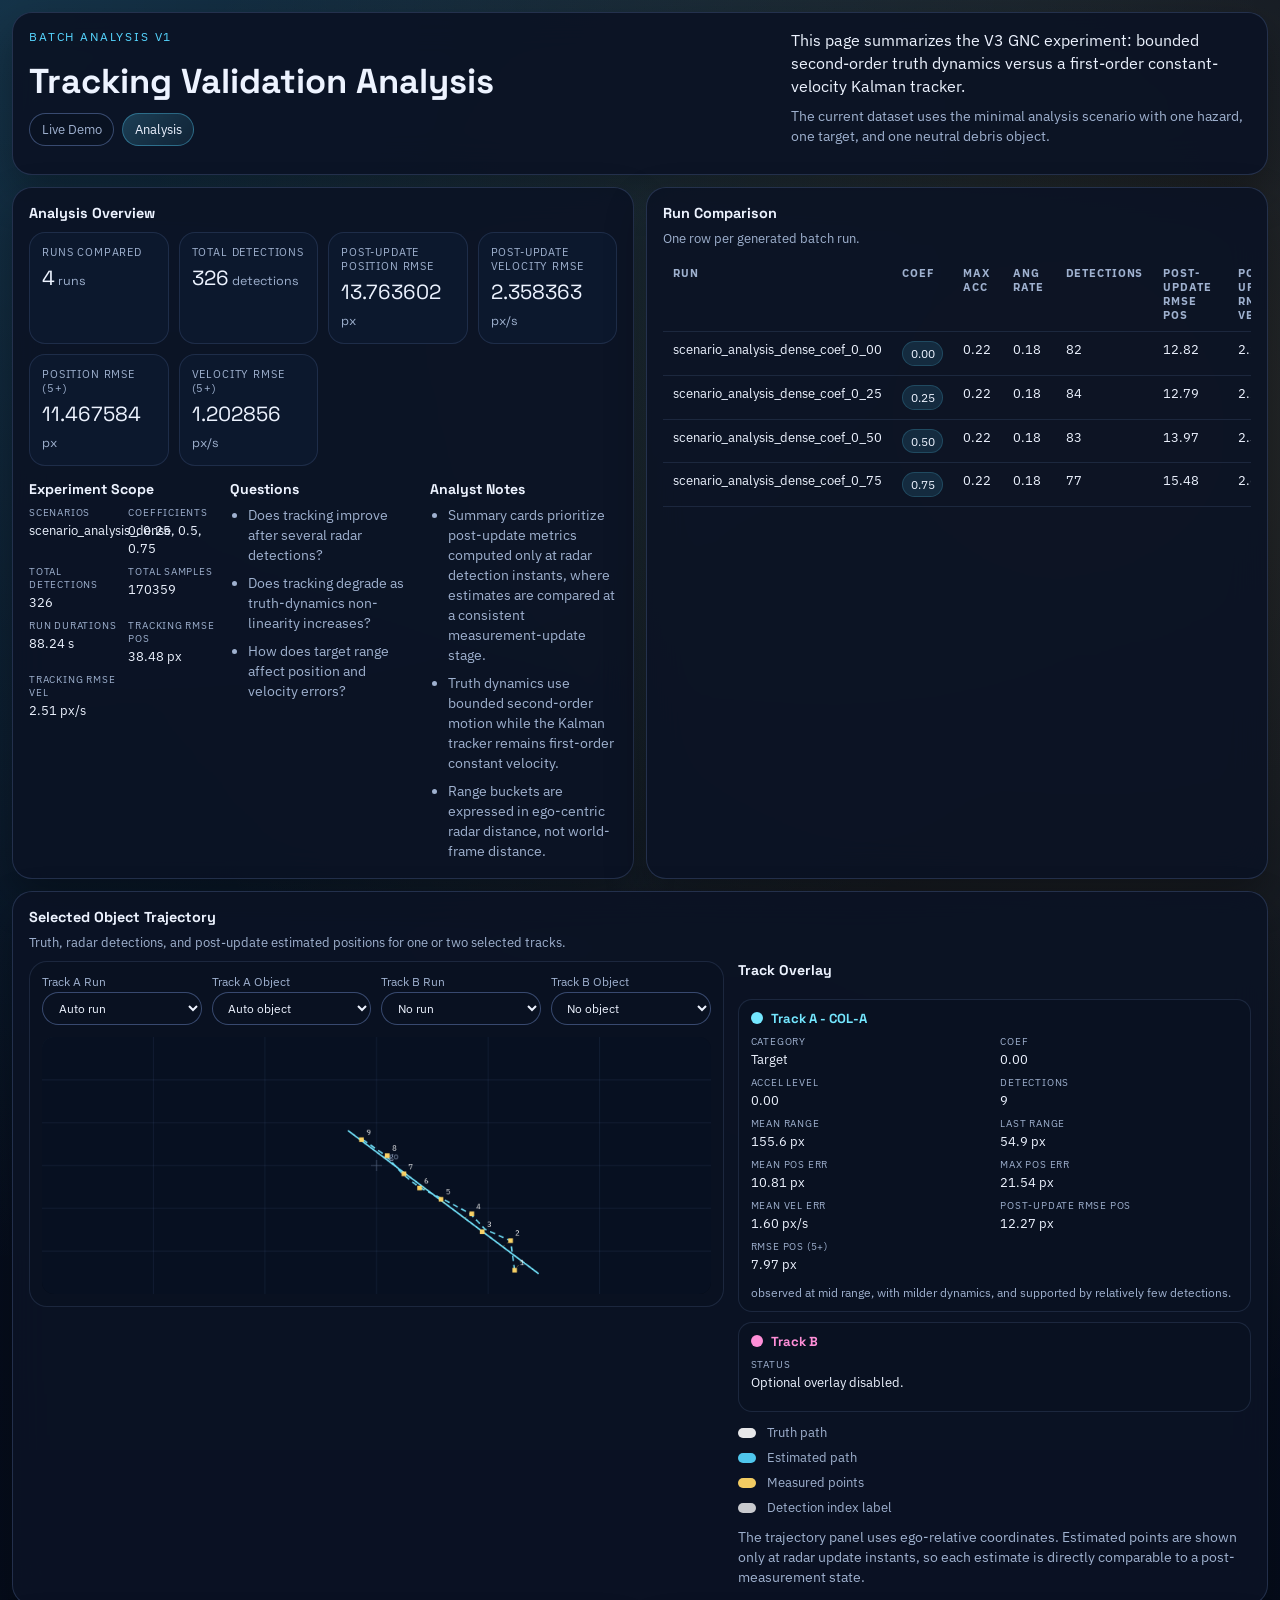
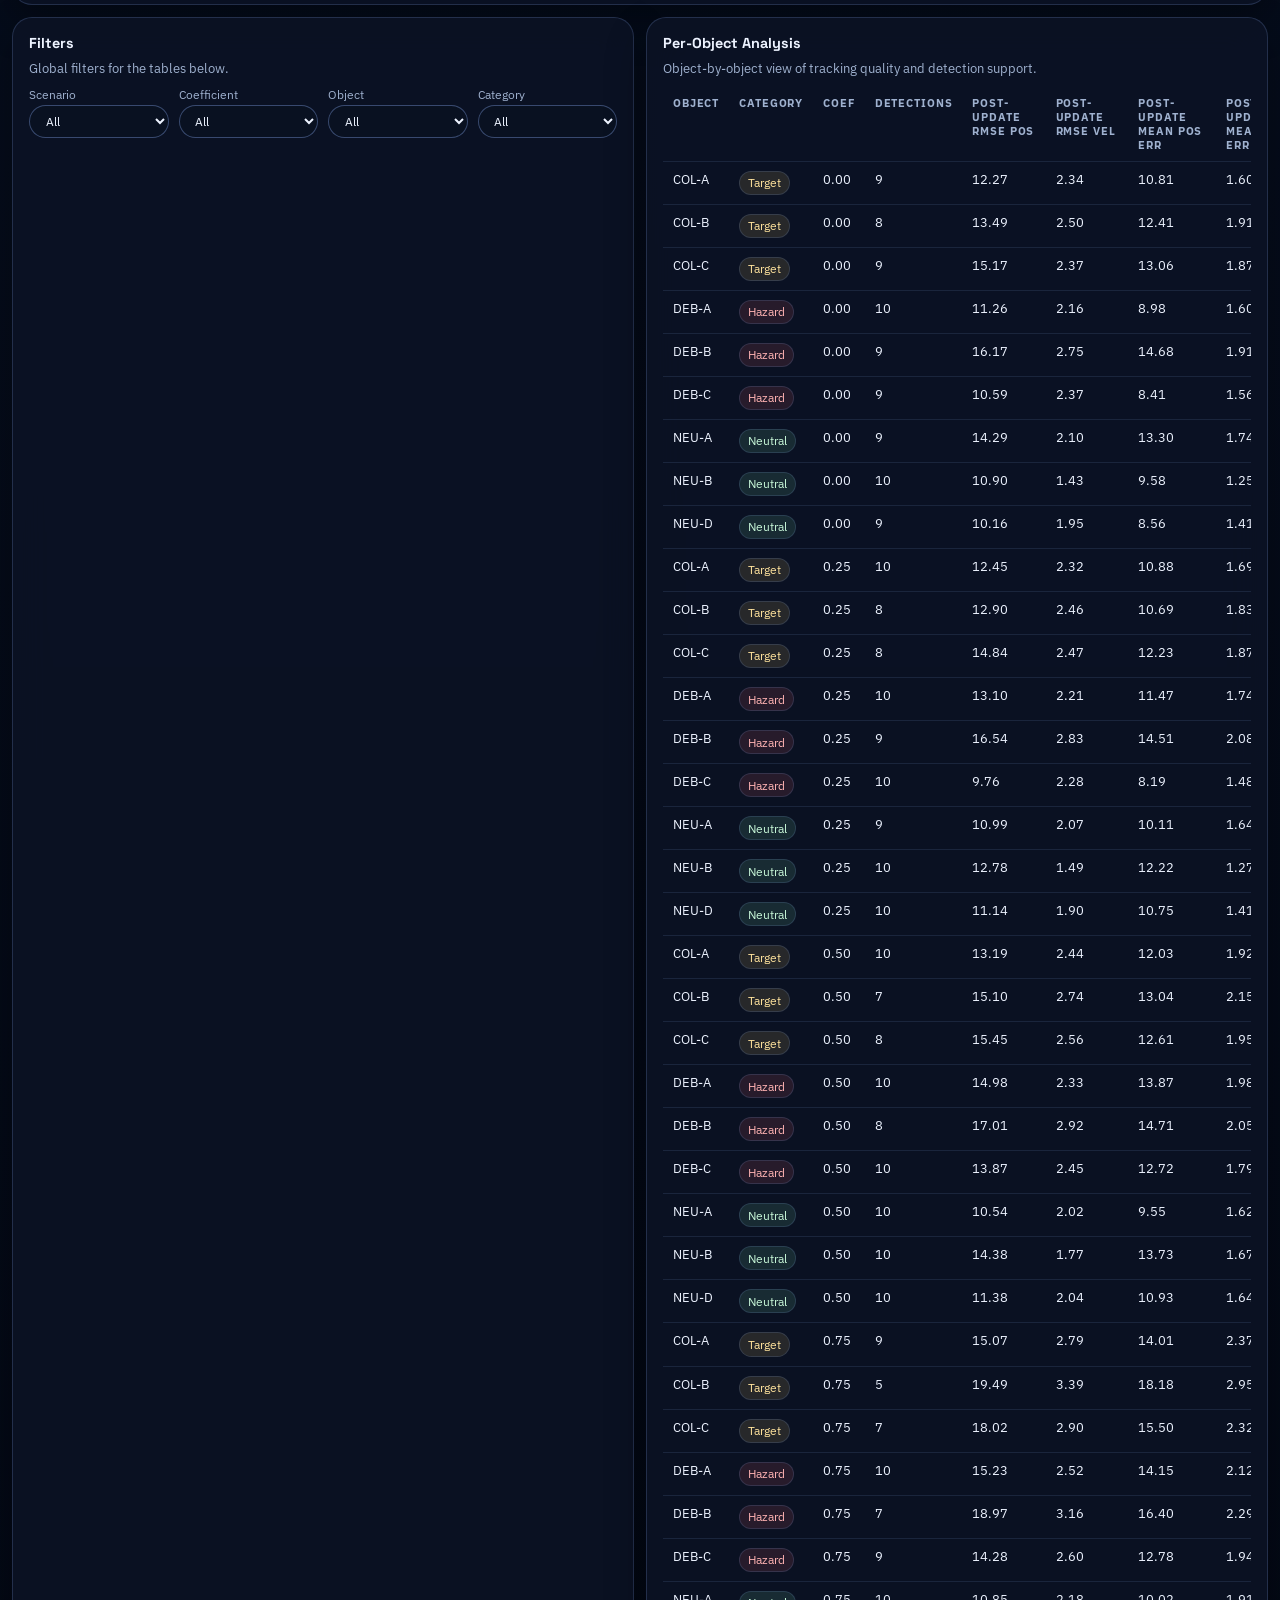
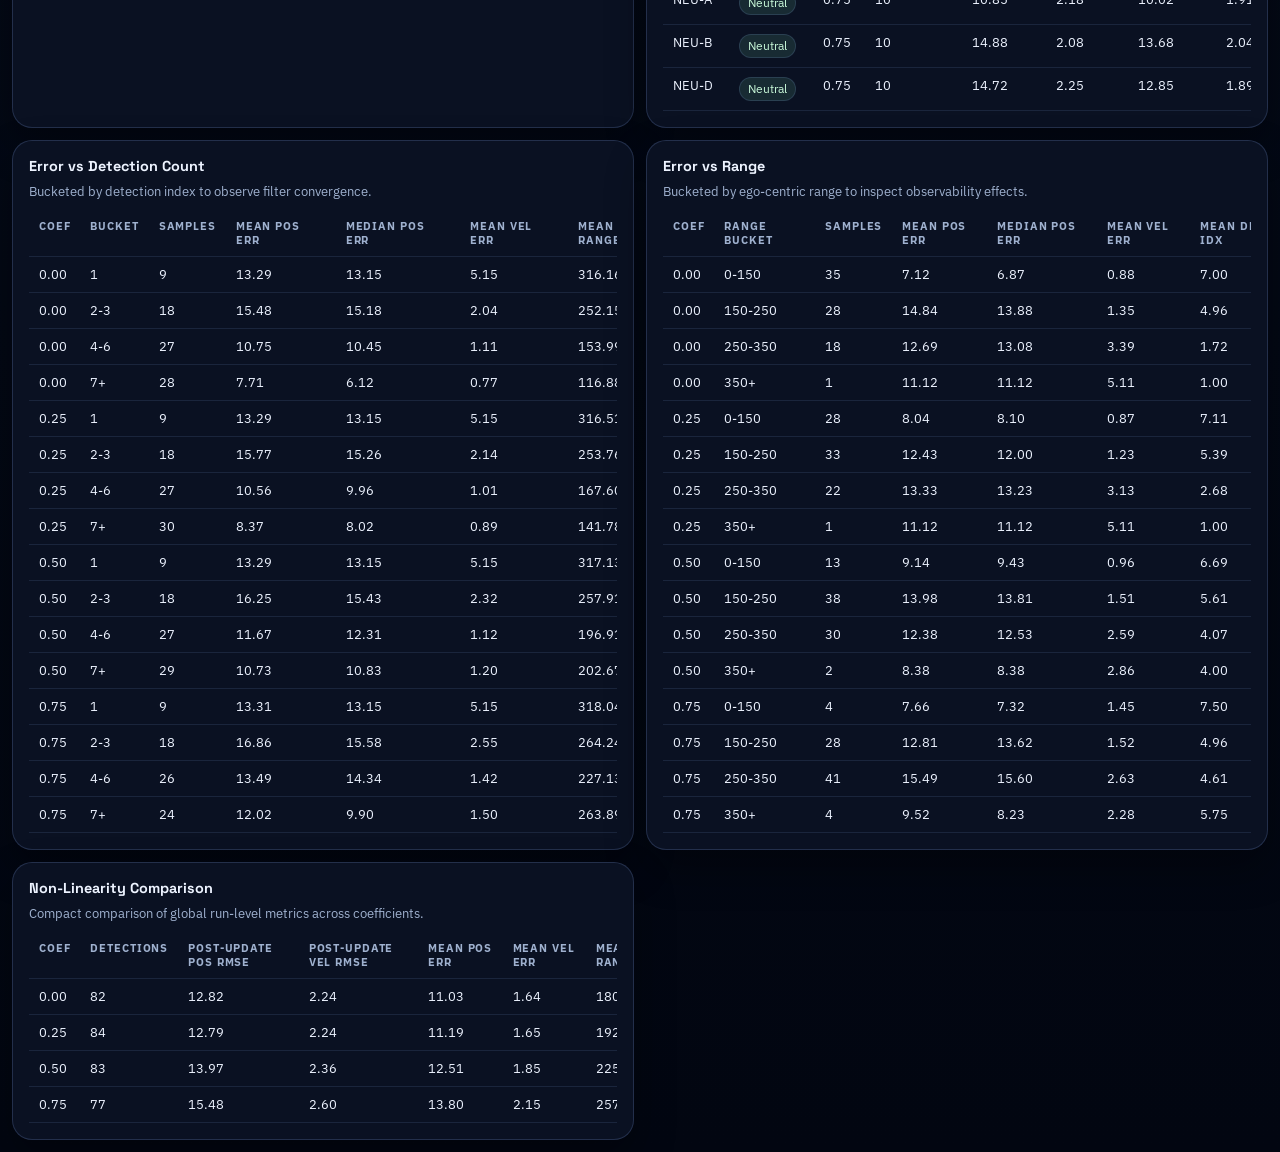
==== web/analysis.html @ 60f09a20 "feat: add analysis v1 web experience" ====
<!DOCTYPE html>
<html lang="en">
<head>
  <meta charset="UTF-8">
  <meta name="viewport" content="width=device-width, initial-scale=1.0">
  <title>Space Debris Simulator - Analysis V1</title>
  <link rel="preconnect" href="https://fonts.googleapis.com">
  <link rel="preconnect" href="https://fonts.gstatic.com" crossorigin>
  <link href="https://fonts.googleapis.com/css2?family=IBM+Plex+Sans:wght@400;500;600&family=Space+Grotesk:wght@500;700&display=swap" rel="stylesheet">
  <link rel="stylesheet" href="./styles.css">
</head>
<body>
  <div class="analysis-shell">
    <header class="analysis-header panel">
      <div class="topbar topbar-analysis">
        <div class="topbar-title">
          <p class="eyebrow">Batch Analysis V1</p>
          <h1>Tracking Validation Analysis</h1>
          <nav class="page-nav" aria-label="Application pages">
            <a class="page-nav-link" href="./index.html">Live Demo</a>
            <a class="page-nav-link page-nav-link-active" href="./analysis.html">Analysis</a>
          </nav>
        </div>
        <div class="analysis-intro">
          <p class="analysis-lead">
            This page summarizes the V3 GNC experiment: bounded second-order truth dynamics versus a first-order constant-velocity Kalman tracker.
          </p>
          <p class="analysis-subtle">
            The current dataset uses the minimal analysis scenario with one hazard, one target, and one neutral debris object.
          </p>
        </div>
      </div>
    </header>

    <main class="analysis-main">
      <section class="analysis-grid">
        <article class="panel analysis-panel">
          <h2>Analysis Overview</h2>
          <div id="summary-cards" class="summary-card-grid"></div>
          <div class="analysis-notes-layout">
            <div>
              <h3 class="panel-subtitle">Experiment Scope</h3>
              <dl id="experiment-summary" class="summary-list"></dl>
            </div>
            <div>
              <h3 class="panel-subtitle">Questions</h3>
              <ul id="analysis-questions" class="analysis-list"></ul>
            </div>
            <div>
              <h3 class="panel-subtitle">Analyst Notes</h3>
              <ul id="analysis-notes" class="analysis-list"></ul>
            </div>
          </div>
        </article>

        <article class="panel analysis-panel">
          <div class="section-head">
            <div>
              <h2>Run Comparison</h2>
              <p class="section-caption">One row per generated batch run.</p>
            </div>
          </div>
          <div class="table-shell">
            <table class="analysis-table">
              <thead>
                <tr>
                  <th>Run</th>
                  <th>Coef</th>
                  <th>Max Acc</th>
                  <th>Ang Rate</th>
                  <th>Detections</th>
                  <th>Post-update RMSE Pos</th>
                  <th>Post-update RMSE Vel</th>
                </tr>
              </thead>
              <tbody id="runs-table-body"></tbody>
            </table>
          </div>
        </article>

        <article class="panel analysis-panel analysis-panel-wide">
          <div class="section-head">
            <div>
              <h2>Selected Object Trajectory</h2>
              <p class="section-caption">Truth, radar detections, and post-update estimated positions for one or two selected tracks.</p>
            </div>
          </div>
          <div class="trajectory-layout">
            <div class="trajectory-canvas-shell">
              <div class="trajectory-controls">
                <div class="trajectory-control-group">
                  <label class="field">
                    <span>Track A Run</span>
                    <select id="trajectory-run-a"></select>
                  </label>
                  <label class="field">
                    <span>Track A Object</span>
                    <select id="trajectory-track-a"></select>
                  </label>
                </div>
                <div class="trajectory-control-group">
                  <label class="field">
                    <span>Track B Run</span>
                    <select id="trajectory-run-b"></select>
                  </label>
                  <label class="field">
                    <span>Track B Object</span>
                    <select id="trajectory-track-b"></select>
                  </label>
                </div>
              </div>
              <canvas id="trajectory-canvas" width="860" height="330"></canvas>
            </div>
            <div class="trajectory-meta">
              <h3 class="panel-subtitle">Track Overlay</h3>
              <div class="trajectory-track-cards">
                <section class="trajectory-track-card">
                  <div class="trajectory-card-head">
                    <span class="trajectory-swatch trajectory-swatch-a"></span>
                    <h4 id="trajectory-a-title" class="trajectory-card-title">Track A</h4>
                  </div>
                  <dl id="trajectory-a-stats" class="summary-list trajectory-summary-list"></dl>
                  <p id="trajectory-a-note" class="trajectory-track-note"></p>
                </section>
                <section class="trajectory-track-card">
                  <div class="trajectory-card-head">
                    <span class="trajectory-swatch trajectory-swatch-b"></span>
                    <h4 id="trajectory-b-title" class="trajectory-card-title">Track B</h4>
                  </div>
                  <dl id="trajectory-b-stats" class="summary-list trajectory-summary-list"></dl>
                  <p id="trajectory-b-note" class="trajectory-track-note"></p>
                </section>
              </div>
              <div class="trajectory-legend">
                <span><span class="trajectory-key trajectory-key-truth"></span> Truth path</span>
                <span><span class="trajectory-key trajectory-key-estimate"></span> Estimated path</span>
                <span><span class="trajectory-key trajectory-key-measure"></span> Measured points</span>
                <span><span class="trajectory-key trajectory-key-label"></span> Detection index label</span>
              </div>
              <p class="analysis-subtle">The trajectory panel uses ego-relative coordinates. Estimated points are shown only at radar update instants, so each estimate is directly comparable to a post-measurement state.</p>
            </div>
          </div>
        </article>

        <article class="panel analysis-panel">
          <div class="section-head">
            <div>
              <h2>Filters</h2>
              <p class="section-caption">Global filters for the tables below.</p>
            </div>
          </div>
          <div class="analysis-filter-grid">
            <label class="field">
              <span>Scenario</span>
              <select id="filter-scenario"></select>
            </label>
            <label class="field">
              <span>Coefficient</span>
              <select id="filter-coefficient"></select>
            </label>
            <label class="field">
              <span>Object</span>
              <select id="filter-object"></select>
            </label>
            <label class="field">
              <span>Category</span>
              <select id="filter-category"></select>
            </label>
          </div>
        </article>

        <article class="panel analysis-panel">
          <div class="section-head">
            <div>
              <h2>Per-Object Analysis</h2>
              <p class="section-caption">Object-by-object view of tracking quality and detection support.</p>
            </div>
          </div>
          <div class="table-shell">
            <table class="analysis-table">
              <thead>
                <tr>
                  <th>Object</th>
                  <th>Category</th>
                  <th>Coef</th>
                  <th>Detections</th>
                  <th>Post-update RMSE Pos</th>
                  <th>Post-update RMSE Vel</th>
                  <th>Post-update Mean Pos Err</th>
                  <th>Post-update Mean Vel Err</th>
                </tr>
              </thead>
              <tbody id="objects-table-body"></tbody>
            </table>
          </div>
        </article>

        <article class="panel analysis-panel">
          <div class="section-head">
            <div>
              <h2>Error vs Detection Count</h2>
              <p class="section-caption">Bucketed by detection index to observe filter convergence.</p>
            </div>
          </div>
          <div class="table-shell">
            <table class="analysis-table">
              <thead>
                <tr>
                  <th>Coef</th>
                  <th>Bucket</th>
                  <th>Samples</th>
                  <th>Mean Pos Err</th>
                  <th>Median Pos Err</th>
                  <th>Mean Vel Err</th>
                  <th>Mean Range</th>
                </tr>
              </thead>
              <tbody id="trend-detection-body"></tbody>
            </table>
          </div>
        </article>

        <article class="panel analysis-panel">
          <div class="section-head">
            <div>
              <h2>Error vs Range</h2>
              <p class="section-caption">Bucketed by ego-centric range to inspect observability effects.</p>
            </div>
          </div>
          <div class="table-shell">
            <table class="analysis-table">
              <thead>
                <tr>
                  <th>Coef</th>
                  <th>Range Bucket</th>
                  <th>Samples</th>
                  <th>Mean Pos Err</th>
                  <th>Median Pos Err</th>
                  <th>Mean Vel Err</th>
                  <th>Mean Detect Idx</th>
                </tr>
              </thead>
              <tbody id="trend-range-body"></tbody>
            </table>
          </div>
        </article>

        <article class="panel analysis-panel">
          <div class="section-head">
            <div>
              <h2>Non-Linearity Comparison</h2>
              <p class="section-caption">Compact comparison of global run-level metrics across coefficients.</p>
            </div>
          </div>
          <div class="table-shell">
            <table class="analysis-table">
              <thead>
                <tr>
                  <th>Coef</th>
                  <th>Detections</th>
                  <th>Post-update Pos RMSE</th>
                  <th>Post-update Vel RMSE</th>
                  <th>Mean Pos Err</th>
                  <th>Mean Vel Err</th>
                  <th>Mean Range</th>
                </tr>
              </thead>
              <tbody id="trend-coefficient-body"></tbody>
            </table>
          </div>
        </article>
      </section>
    </main>
  </div>

  <script type="module" src="./analysis.js"></script>
</body>
</html>
---- web/styles.css ----
:root {
  --bg-deep: #030916;
  --bg-surface: rgba(9, 17, 32, 0.86);
  --bg-panel: rgba(11, 19, 36, 0.92);
  --bg-card: rgba(14, 25, 47, 0.92);
  --line: rgba(122, 154, 219, 0.22);
  --line-strong: rgba(122, 154, 219, 0.42);
  --text-primary: #edf3ff;
  --text-muted: #9fb1cf;
  --accent: #56d6ff;
  --shadow: 0 18px 42px rgba(0, 0, 0, 0.32);
}

* {
  box-sizing: border-box;
}

html,
body {
  margin: 0;
  min-height: 100%;
}

body {
  font-family: "IBM Plex Sans", "Segoe UI", sans-serif;
  color: var(--text-primary);
  background:
    radial-gradient(circle at top left, rgba(86, 214, 255, 0.18), transparent 28%),
    radial-gradient(circle at 85% 10%, rgba(255, 214, 102, 0.14), transparent 24%),
    linear-gradient(180deg, #071021 0%, #020611 100%);
}

.app-shell {
  min-height: 100vh;
  display: grid;
  grid-template-columns: minmax(0, 1fr) 296px;
  gap: 12px;
  padding: 12px;
}

.viewport-panel,
.sidebar {
  min-width: 0;
}

.topbar {
  display: flex;
  justify-content: space-between;
  align-items: flex-start;
  gap: 12px;
  margin-bottom: 12px;
}

.topbar-title {
  display: grid;
  gap: 8px;
}

.page-nav {
  display: flex;
  flex-wrap: wrap;
  gap: 8px;
}

.page-nav-link {
  display: inline-flex;
  align-items: center;
  padding: 0.42rem 0.72rem;
  border-radius: 999px;
  border: 1px solid var(--line-strong);
  background: rgba(10, 18, 34, 0.72);
  color: var(--text-muted);
  text-decoration: none;
  font-size: 0.8rem;
  transition: transform 120ms ease, border-color 120ms ease, color 120ms ease;
}

.page-nav-link:hover {
  transform: translateY(-1px);
  color: var(--text-primary);
  border-color: rgba(146, 179, 245, 0.48);
}

.page-nav-link-active {
  color: var(--text-primary);
  border-color: rgba(86, 214, 255, 0.36);
  background: linear-gradient(135deg, rgba(86, 214, 255, 0.22), rgba(86, 214, 255, 0.08));
}

.eyebrow {
  margin: 0 0 6px;
  color: var(--accent);
  font-size: 0.72rem;
  letter-spacing: 0.16em;
  text-transform: uppercase;
}

h1,
h2 {
  font-family: "Space Grotesk", "IBM Plex Sans", sans-serif;
}

h1 {
  margin: 0;
  font-size: clamp(1.6rem, 2.7vw, 2.35rem);
}

h2 {
  margin: 0 0 8px;
  font-size: 0.9rem;
}

.toolbar {
  display: flex;
  align-items: center;
  flex-wrap: wrap;
  gap: 8px;
}

.field {
  display: grid;
  gap: 3px;
  color: var(--text-muted);
  font-size: 0.74rem;
}

select,
.button {
  border-radius: 999px;
  border: 1px solid var(--line-strong);
  background: rgba(10, 18, 34, 0.92);
  color: var(--text-primary);
  font: inherit;
}

select {
  min-width: 130px;
  padding: 0.46rem 0.72rem;
}

.button {
  padding: 0.5rem 0.8rem;
  cursor: pointer;
  transition: transform 120ms ease, border-color 120ms ease, background 120ms ease;
}

.button:hover {
  transform: translateY(-1px);
  border-color: rgba(146, 179, 245, 0.48);
}

.button:disabled {
  cursor: default;
  opacity: 0.55;
  transform: none;
}

.button-primary {
  background: linear-gradient(135deg, rgba(86, 214, 255, 0.22), rgba(86, 214, 255, 0.1));
  border-color: rgba(86, 214, 255, 0.36);
}

.canvas-card,
.panel {
  border: 1px solid var(--line);
  background: var(--bg-surface);
  backdrop-filter: blur(18px);
  box-shadow: var(--shadow);
}

.canvas-card {
  position: relative;
  min-height: calc(100vh - 78px);
  border-radius: 24px;
  overflow: hidden;
}

.viewport-grid {
  display: grid;
  grid-template-columns: minmax(0, 1.7fr) minmax(320px, 0.95fr);
  gap: 12px;
}

.radar-card {
  min-height: calc(100vh - 78px);
}

#sim-canvas {
  display: block;
  width: 100%;
  height: 100%;
}

#radar-canvas {
  display: block;
  width: 100%;
  height: 100%;
}

.canvas-overlay {
  position: absolute;
  inset: 0;
  pointer-events: none;
  display: flex;
  justify-content: space-between;
  align-items: flex-start;
  padding: 14px 16px;
}

.badge-row {
  display: flex;
  gap: 10px;
}

.badge {
  display: inline-flex;
  align-items: center;
  padding: 0.38rem 0.68rem;
  border-radius: 999px;
  background: rgba(8, 15, 29, 0.8);
  border: 1px solid rgba(86, 214, 255, 0.28);
  color: var(--text-primary);
  font-size: 0.76rem;
}

.badge-muted {
  border-color: var(--line);
  color: var(--text-muted);
}

.badge-radar {
  border-color: rgba(255, 214, 102, 0.32);
  background: rgba(255, 214, 102, 0.12);
}

.canvas-caption {
  margin: 0;
  align-self: flex-end;
  color: var(--text-muted);
  font-size: 0.76rem;
}

.mission-summary {
  position: absolute;
  inset: 0;
  display: grid;
  place-items: center;
  padding: 24px;
  background: rgba(2, 7, 17, 0.58);
  backdrop-filter: blur(8px);
}

.mission-summary[hidden] {
  display: none;
}

.mission-summary-card {
  width: min(100%, 440px);
  padding: 20px;
  border-radius: 24px;
  border: 1px solid rgba(122, 154, 219, 0.26);
  background:
    linear-gradient(180deg, rgba(13, 24, 46, 0.98) 0%, rgba(8, 16, 32, 0.96) 100%);
  box-shadow: 0 24px 60px rgba(0, 0, 0, 0.45);
}

.mission-summary-eyebrow {
  margin-bottom: 8px;
}

.mission-summary-card h2 {
  margin: 0 0 8px;
  font-size: 1.35rem;
}

.mission-summary-reason {
  margin: 0 0 16px;
  color: var(--text-muted);
  font-size: 0.9rem;
}

.mission-summary-grid {
  display: grid;
  grid-template-columns: repeat(2, minmax(0, 1fr));
  gap: 10px;
  margin: 0;
}

.mission-summary-grid dt {
  color: var(--text-muted);
  font-size: 0.62rem;
  text-transform: uppercase;
  letter-spacing: 0.08em;
  margin-bottom: 2px;
}

.mission-summary-grid dd {
  margin: 0;
  font-size: 1rem;
  font-weight: 600;
}

.mission-summary-actions {
  margin-top: 18px;
  display: flex;
  justify-content: flex-end;
}

.sidebar {
  display: flex;
  flex-direction: column;
  gap: 8px;
  max-height: calc(100vh - 24px);
  overflow-y: auto;
  padding-right: 2px;
}

.panel {
  border-radius: 20px;
  padding: 10px;
  background: var(--bg-panel);
}

.analysis-shell {
  min-height: 100vh;
  padding: 12px;
  display: grid;
  gap: 12px;
}

.analysis-header,
.analysis-panel {
  padding: 16px;
}

.analysis-main {
  min-width: 0;
}

.analysis-grid {
  display: grid;
  grid-template-columns: repeat(2, minmax(0, 1fr));
  gap: 12px;
}

.analysis-panel-wide {
  grid-column: 1 / -1;
}

.topbar-analysis {
  align-items: stretch;
}

.analysis-intro {
  max-width: 460px;
  display: grid;
  gap: 8px;
}

.analysis-lead,
.analysis-subtle {
  margin: 0;
}

.analysis-lead {
  color: var(--text-primary);
  line-height: 1.45;
}

.analysis-subtle {
  color: var(--text-muted);
  font-size: 0.86rem;
  line-height: 1.45;
}

.summary-card-grid {
  display: grid;
  grid-template-columns: repeat(4, minmax(0, 1fr));
  gap: 10px;
  margin-top: 10px;
}

.summary-card {
  padding: 12px;
  border-radius: 16px;
  background: var(--bg-card);
  border: 1px solid rgba(122, 154, 219, 0.16);
}

.summary-card-label {
  margin: 0 0 6px;
  color: var(--text-muted);
  font-size: 0.66rem;
  text-transform: uppercase;
  letter-spacing: 0.08em;
}

.summary-card-value {
  margin: 0;
  font-family: "Space Grotesk", "IBM Plex Sans", sans-serif;
  font-size: 1.28rem;
}

.summary-card-unit {
  color: var(--text-muted);
  font-size: 0.78rem;
}

.analysis-notes-layout {
  display: grid;
  grid-template-columns: repeat(3, minmax(0, 1fr));
  gap: 14px;
  margin-top: 14px;
}

.panel-subtitle {
  margin: 0 0 8px;
  font-family: "Space Grotesk", "IBM Plex Sans", sans-serif;
  font-size: 0.88rem;
}

.summary-list {
  display: grid;
  grid-template-columns: repeat(2, minmax(0, 1fr));
  gap: 8px 12px;
  margin: 0;
}

.summary-list dt {
  color: var(--text-muted);
  font-size: 0.62rem;
  text-transform: uppercase;
  letter-spacing: 0.08em;
  margin-bottom: 2px;
}

.summary-list dd {
  margin: 0;
  font-size: 0.84rem;
}

.analysis-list {
  margin: 0;
  padding-left: 18px;
  color: var(--text-muted);
  display: grid;
  gap: 8px;
  font-size: 0.86rem;
  line-height: 1.45;
}

.analysis-filter-grid {
  display: grid;
  grid-template-columns: repeat(4, minmax(0, 1fr));
  gap: 10px;
  margin-top: 6px;
}

.section-head {
  display: flex;
  justify-content: space-between;
  align-items: flex-end;
  gap: 12px;
  margin-bottom: 10px;
}

.section-caption {
  margin: 4px 0 0;
  color: var(--text-muted);
  font-size: 0.8rem;
}

.table-shell {
  overflow-x: auto;
}

.trajectory-layout {
  display: grid;
  grid-template-columns: minmax(0, 1.15fr) minmax(280px, 0.85fr);
  gap: 14px;
  align-items: start;
}

.trajectory-canvas-shell {
  padding: 12px;
  border-radius: 18px;
  background: rgba(10, 18, 34, 0.72);
  border: 1px solid rgba(122, 154, 219, 0.16);
}

#trajectory-canvas {
  display: block;
  width: 100%;
  height: auto;
  border-radius: 12px;
  background:
    radial-gradient(circle at top left, rgba(86, 214, 255, 0.08), transparent 24%),
    linear-gradient(180deg, rgba(8, 15, 29, 0.96), rgba(4, 10, 20, 0.98));
}

.trajectory-meta {
  display: grid;
  gap: 12px;
}

.trajectory-controls {
  display: grid;
  grid-template-columns: repeat(2, minmax(0, 1fr));
  gap: 10px;
  margin-bottom: 12px;
}

.trajectory-control-group {
  display: grid;
  grid-template-columns: repeat(2, minmax(0, 1fr));
  gap: 10px;
}

.trajectory-track-cards {
  display: grid;
  gap: 10px;
}

.trajectory-track-card {
  padding: 10px 12px;
  border-radius: 14px;
  background: rgba(10, 18, 34, 0.72);
  border: 1px solid rgba(122, 154, 219, 0.16);
}

.trajectory-card-head {
  display: flex;
  align-items: center;
  gap: 8px;
  margin-bottom: 8px;
}

.trajectory-card-title {
  margin: 0;
  font-family: "Space Grotesk", "IBM Plex Sans", sans-serif;
  font-size: 0.82rem;
}

.trajectory-track-note {
  margin: 10px 0 0;
  color: var(--text-muted);
  font-size: 0.78rem;
  line-height: 1.45;
}

.trajectory-summary-list {
  grid-template-columns: repeat(2, minmax(0, 1fr));
}

.trajectory-swatch {
  width: 12px;
  height: 12px;
  border-radius: 999px;
  flex: 0 0 auto;
}

.trajectory-swatch-a {
  background: #74e7ff;
}

.trajectory-swatch-b {
  background: #ff8fd8;
}

.trajectory-legend {
  display: grid;
  gap: 8px;
  color: var(--text-muted);
  font-size: 0.82rem;
}

.trajectory-key {
  display: inline-block;
  width: 18px;
  height: 10px;
  margin-right: 8px;
  border-radius: 999px;
  vertical-align: middle;
}

.trajectory-key-truth {
  background: rgba(255, 255, 255, 0.9);
}

.trajectory-key-estimate {
  background: rgba(86, 214, 255, 0.92);
}

.trajectory-key-measure {
  background: rgba(255, 214, 102, 0.95);
}

.trajectory-key-label {
  background: rgba(255, 255, 255, 0.78);
}

.analysis-table {
  width: 100%;
  border-collapse: collapse;
  min-width: 640px;
}

.analysis-table th,
.analysis-table td {
  padding: 9px 10px;
  border-bottom: 1px solid rgba(122, 154, 219, 0.14);
  text-align: left;
  font-size: 0.82rem;
  vertical-align: top;
}

.analysis-table th {
  color: var(--text-muted);
  font-size: 0.68rem;
  letter-spacing: 0.08em;
  text-transform: uppercase;
}

.analysis-table tbody tr:hover {
  background: rgba(122, 154, 219, 0.08);
}

.metric-pill {
  display: inline-flex;
  align-items: center;
  padding: 0.24rem 0.48rem;
  border-radius: 999px;
  font-size: 0.72rem;
  background: rgba(86, 214, 255, 0.12);
  border: 1px solid rgba(86, 214, 255, 0.18);
}

.category-chip {
  display: inline-flex;
  align-items: center;
  padding: 0.22rem 0.5rem;
  border-radius: 999px;
  border: 1px solid rgba(122, 154, 219, 0.18);
  font-size: 0.72rem;
}

.category-chip-hazard {
  color: #ffb3b3;
  background: rgba(255, 107, 107, 0.12);
}

.category-chip-target {
  color: #ffe39d;
  background: rgba(255, 214, 102, 0.12);
}

.category-chip-neutral {
  color: #c7f7d8;
  background: rgba(134, 239, 172, 0.12);
}

.accordion {
  padding-top: 8px;
}

.accordion summary {
  list-style: none;
  cursor: pointer;
  font-family: "Space Grotesk", "IBM Plex Sans", sans-serif;
  font-size: 0.9rem;
  font-weight: 700;
  display: flex;
  align-items: center;
  justify-content: space-between;
}

.accordion summary::-webkit-details-marker {
  display: none;
}

.accordion summary::after {
  content: "+";
  color: var(--accent);
  font-size: 1rem;
  line-height: 1;
}

.accordion[open] summary::after {
  content: "-";
}

.accordion > *:not(summary) {
  margin-top: 10px;
}

.accordion[open] .legend-list,
.accordion[open] .entity-list,
.accordion[open] .control-list {
  display: grid;
}

.stats-grid {
  display: grid;
  grid-template-columns: repeat(2, minmax(0, 1fr));
  gap: 6px 8px;
  margin: 0;
}

.stats-grid dt {
  color: var(--text-muted);
  font-size: 0.58rem;
  text-transform: uppercase;
  letter-spacing: 0.08em;
  margin-bottom: 2px;
}

.stats-grid dd {
  margin: 0;
  font-size: 0.76rem;
}

.legend-list,
.entity-list {
  display: grid;
  gap: 6px;
}

.legend-item,
.entity-item {
  display: flex;
  align-items: center;
  justify-content: space-between;
  gap: 10px;
  padding: 7px 9px;
  border-radius: 10px;
  background: var(--bg-card);
  border: 1px solid rgba(122, 154, 219, 0.16);
}

.legend-label,
.entity-label {
  display: flex;
  align-items: center;
  gap: 8px;
  min-width: 0;
  font-size: 0.84rem;
}

.swatch {
  width: 10px;
  height: 10px;
  border-radius: 999px;
  flex: 0 0 auto;
}

.entity-meta {
  color: var(--text-muted);
  font-size: 0.7rem;
  white-space: nowrap;
}

.control-list {
  list-style: none;
  margin: 0;
  padding: 0;
  display: grid;
  gap: 4px;
  color: var(--text-muted);
  font-size: 0.8rem;
}

kbd {
  display: inline-flex;
  align-items: center;
  justify-content: center;
  min-width: 1.7rem;
  padding: 0.1rem 0.3rem;
  border-radius: 8px;
  border: 1px solid var(--line-strong);
  background: rgba(5, 11, 21, 0.82);
  color: var(--text-primary);
  font-family: "Space Grotesk", monospace;
}

@media (max-width: 1100px) {
  .app-shell {
    grid-template-columns: 1fr;
  }

  .viewport-grid {
    grid-template-columns: 1fr;
  }

  .canvas-card {
    min-height: 62vh;
  }

  .radar-card {
    min-height: 44vh;
  }

  .sidebar {
    max-height: none;
    overflow: visible;
    padding-right: 0;
  }

  .analysis-grid {
    grid-template-columns: 1fr;
  }

  .summary-card-grid {
    grid-template-columns: repeat(2, minmax(0, 1fr));
  }

  .analysis-notes-layout {
    grid-template-columns: 1fr;
  }

  .analysis-filter-grid {
    grid-template-columns: repeat(2, minmax(0, 1fr));
  }

  .trajectory-layout {
    grid-template-columns: 1fr;
  }

  .trajectory-controls {
    grid-template-columns: 1fr;
  }

  .trajectory-control-group {
    grid-template-columns: 1fr;
  }
}

@media (max-width: 720px) {
  .app-shell {
    padding: 12px;
    gap: 12px;
  }

  .topbar {
    flex-direction: column;
  }

  .toolbar {
    width: 100%;
  }

  select,
  .button {
    width: 100%;
  }

  .stats-grid {
    grid-template-columns: 1fr;
  }

  .summary-card-grid,
  .analysis-filter-grid,
  .summary-list {
    grid-template-columns: 1fr;
  }
}
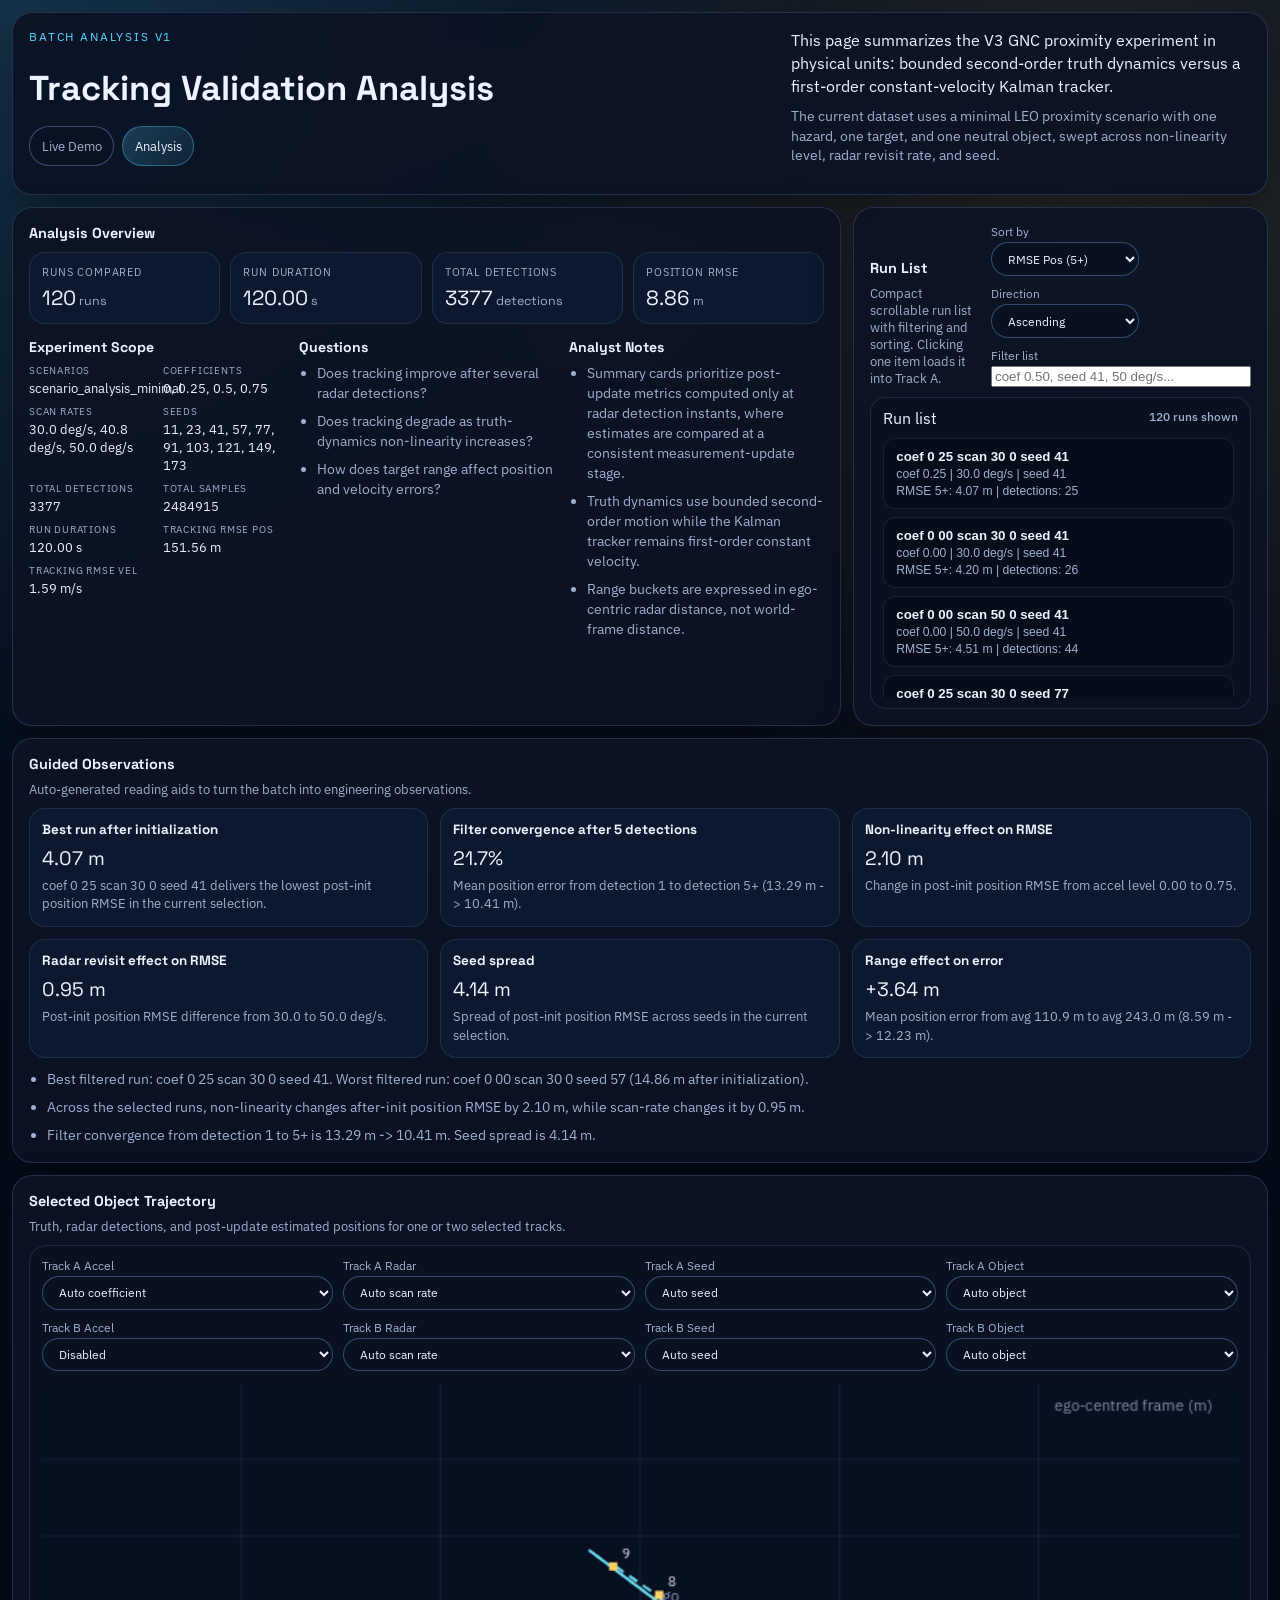
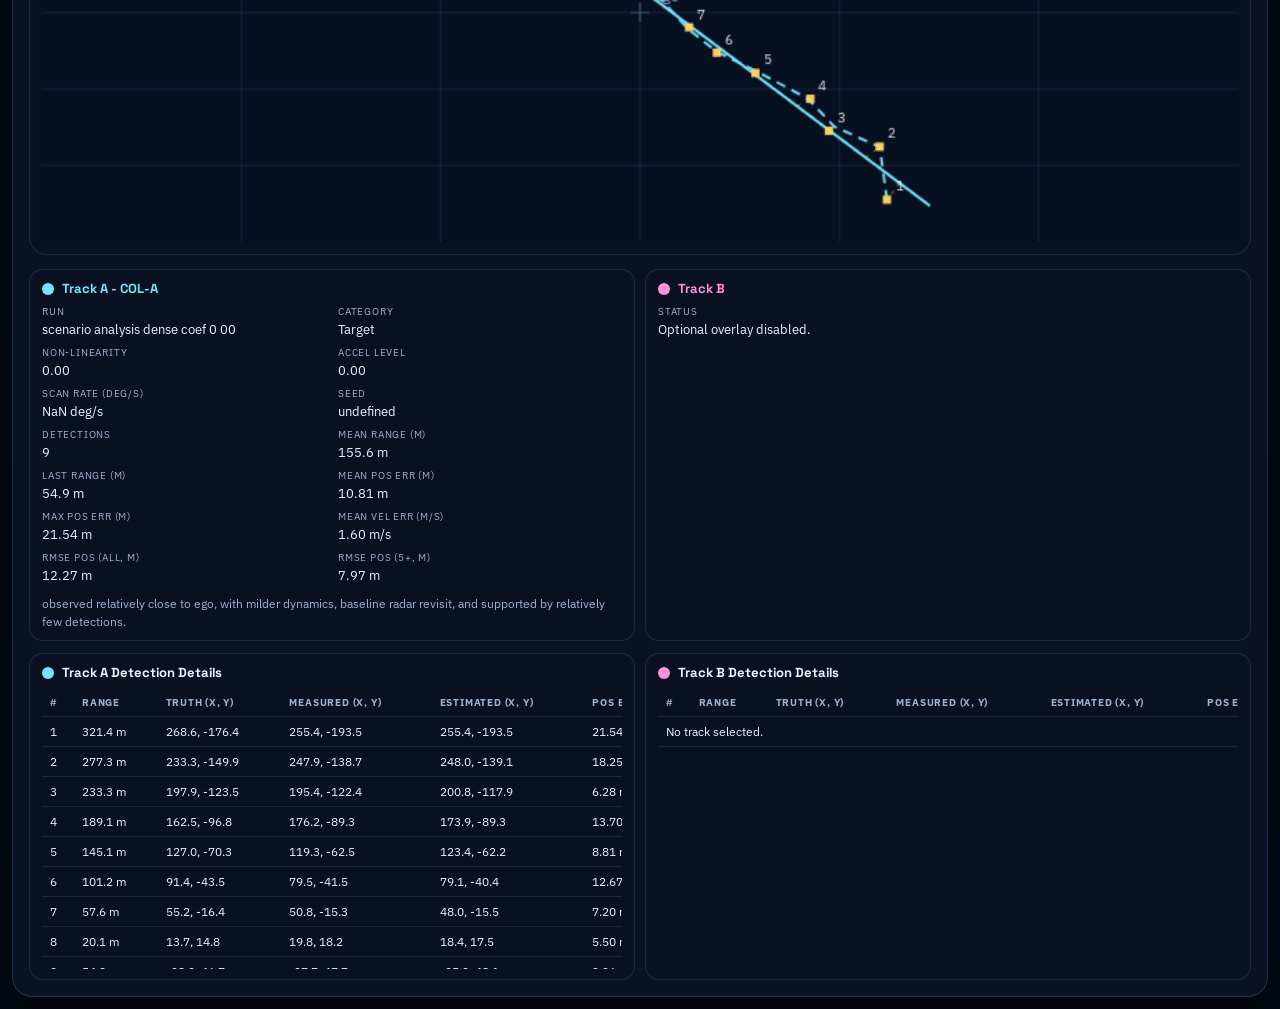
==== commit db54b2be: "feat: refine physical analysis workflow" ====
--- a/web/analysis.html
+++ b/web/analysis.html
@@ -7,7 +7,7 @@
   <link rel="preconnect" href="https://fonts.googleapis.com">
   <link rel="preconnect" href="https://fonts.gstatic.com" crossorigin>
   <link href="https://fonts.googleapis.com/css2?family=IBM+Plex+Sans:wght@400;500;600&family=Space+Grotesk:wght@500;700&display=swap" rel="stylesheet">
-  <link rel="stylesheet" href="./styles.css">
+  <link rel="stylesheet" href="./styles.css?v=2026-04-22-analysis-ui">
 </head>
 <body>
   <div class="analysis-shell">
@@ -23,10 +23,10 @@
         </div>
         <div class="analysis-intro">
           <p class="analysis-lead">
-            This page summarizes the V3 GNC experiment: bounded second-order truth dynamics versus a first-order constant-velocity Kalman tracker.
+            This page summarizes the V3 GNC proximity experiment in physical units: bounded second-order truth dynamics versus a first-order constant-velocity Kalman tracker.
           </p>
           <p class="analysis-subtle">
-            The current dataset uses the minimal analysis scenario with one hazard, one target, and one neutral debris object.
+            The current dataset uses a minimal LEO proximity scenario with one hazard, one target, and one neutral object, swept across non-linearity level, radar revisit rate, and seed.
           </p>
         </div>
       </div>
@@ -34,7 +34,7 @@
 
     <main class="analysis-main">
       <section class="analysis-grid">
-        <article class="panel analysis-panel">
+        <article class="panel analysis-panel analysis-panel-overview">
           <h2>Analysis Overview</h2>
           <div id="summary-cards" class="summary-card-grid"></div>
           <div class="analysis-notes-layout">
@@ -53,70 +53,104 @@
           </div>
         </article>
 
-        <article class="panel analysis-panel">
+        <article class="panel analysis-panel analysis-panel-run-list">
           <div class="section-head">
             <div>
-              <h2>Run Comparison</h2>
-              <p class="section-caption">One row per generated batch run.</p>
-            </div>
-          </div>
-          <div class="table-shell">
-            <table class="analysis-table">
-              <thead>
-                <tr>
-                  <th>Run</th>
-                  <th>Coef</th>
-                  <th>Max Acc</th>
-                  <th>Ang Rate</th>
-                  <th>Detections</th>
-                  <th>Post-update RMSE Pos</th>
-                  <th>Post-update RMSE Vel</th>
-                </tr>
-              </thead>
-              <tbody id="runs-table-body"></tbody>
-            </table>
+              <h2>Run List</h2>
+              <p class="section-caption">Compact scrollable run list with filtering and sorting. Clicking one item loads it into Track A.</p>
+            </div>
+            <div class="run-table-toolbar">
+              <label class="field field-compact">
+                <span>Sort by</span>
+                <select id="runs-sort-key"></select>
+              </label>
+              <label class="field field-compact">
+                <span>Direction</span>
+                <select id="runs-sort-dir">
+                  <option value="asc">Ascending</option>
+                  <option value="desc">Descending</option>
+                </select>
+              </label>
+              <label class="field field-compact run-filter-field">
+                <span>Filter list</span>
+                <input id="runs-text-filter" type="text" placeholder="coef 0.50, seed 41, 50 deg/s...">
+              </label>
+            </div>
+          </div>
+          <div class="run-list-shell">
+            <div class="run-list-head">
+              <span>Run list</span>
+              <span id="run-comparison-summary" class="accordion-meta">0 runs shown</span>
+            </div>
+            <div id="runs-list" class="run-list"></div>
           </div>
         </article>
 
         <article class="panel analysis-panel analysis-panel-wide">
           <div class="section-head">
             <div>
+              <h2>Guided Observations</h2>
+              <p class="section-caption">Auto-generated reading aids to turn the batch into engineering observations.</p>
+            </div>
+          </div>
+          <div id="guided-observation-grid" class="guided-observation-grid"></div>
+          <ul id="guided-observation-notes" class="analysis-list guided-observation-notes"></ul>
+        </article>
+
+        <article class="panel analysis-panel analysis-panel-wide">
+          <div class="section-head">
+            <div>
               <h2>Selected Object Trajectory</h2>
               <p class="section-caption">Truth, radar detections, and post-update estimated positions for one or two selected tracks.</p>
             </div>
           </div>
           <div class="trajectory-layout">
             <div class="trajectory-canvas-shell">
-              <div class="trajectory-controls">
-                <div class="trajectory-control-group">
-                  <label class="field">
-                    <span>Track A Run</span>
-                    <select id="trajectory-run-a"></select>
-                  </label>
-                  <label class="field">
-                    <span>Track A Object</span>
-                    <select id="trajectory-track-a"></select>
-                  </label>
-                </div>
-                <div class="trajectory-control-group">
-                  <label class="field">
-                    <span>Track B Run</span>
-                    <select id="trajectory-run-b"></select>
-                  </label>
-                  <label class="field">
-                    <span>Track B Object</span>
+                <div class="trajectory-controls">
+                  <div class="trajectory-control-group">
+                    <label class="field">
+                      <span>Track A Accel</span>
+                      <select id="trajectory-coeff-a"></select>
+                    </label>
+                    <label class="field">
+                      <span>Track A Radar</span>
+                      <select id="trajectory-scan-a"></select>
+                    </label>
+                    <label class="field">
+                      <span>Track A Seed</span>
+                      <select id="trajectory-seed-a"></select>
+                    </label>
+                    <label class="field">
+                      <span>Track A Object</span>
+                      <select id="trajectory-track-a"></select>
+                    </label>
+                  </div>
+                  <div class="trajectory-control-group">
+                    <label class="field">
+                      <span>Track B Accel</span>
+                      <select id="trajectory-coeff-b"></select>
+                    </label>
+                    <label class="field">
+                      <span>Track B Radar</span>
+                      <select id="trajectory-scan-b"></select>
+                    </label>
+                    <label class="field">
+                      <span>Track B Seed</span>
+                      <select id="trajectory-seed-b"></select>
+                    </label>
+                    <label class="field">
+                      <span>Track B Object</span>
                     <select id="trajectory-track-b"></select>
                   </label>
                 </div>
               </div>
               <canvas id="trajectory-canvas" width="860" height="330"></canvas>
-            </div>
-            <div class="trajectory-meta">
-              <h3 class="panel-subtitle">Track Overlay</h3>
-              <div class="trajectory-track-cards">
-                <section class="trajectory-track-card">
-                  <div class="trajectory-card-head">
-                    <span class="trajectory-swatch trajectory-swatch-a"></span>
+              </div>
+              <div class="trajectory-meta">
+                <div class="trajectory-track-cards">
+                  <section class="trajectory-track-card">
+                    <div class="trajectory-card-head">
+                      <span class="trajectory-swatch trajectory-swatch-a"></span>
                     <h4 id="trajectory-a-title" class="trajectory-card-title">Track A</h4>
                   </div>
                   <dl id="trajectory-a-stats" class="summary-list trajectory-summary-list"></dl>
@@ -128,151 +162,63 @@
                     <h4 id="trajectory-b-title" class="trajectory-card-title">Track B</h4>
                   </div>
                   <dl id="trajectory-b-stats" class="summary-list trajectory-summary-list"></dl>
-                  <p id="trajectory-b-note" class="trajectory-track-note"></p>
-                </section>
+                    <p id="trajectory-b-note" class="trajectory-track-note"></p>
+                  </section>
+                </div>
+                <div class="trajectory-detection-cards">
+                  <section class="trajectory-track-card">
+                    <div class="trajectory-card-head">
+                      <span class="trajectory-swatch trajectory-swatch-a"></span>
+                      <h4 class="trajectory-card-title">Track A Detection Details</h4>
+                    </div>
+                    <div class="table-shell trajectory-detail-shell">
+                      <table class="analysis-table analysis-table-compact">
+                        <thead>
+                          <tr>
+                            <th>#</th>
+                            <th>Range</th>
+                            <th>Truth (x, y)</th>
+                            <th>Measured (x, y)</th>
+                            <th>Estimated (x, y)</th>
+                            <th>Pos Err</th>
+                            <th>Vel Err</th>
+                          </tr>
+                        </thead>
+                        <tbody id="trajectory-a-detections"></tbody>
+                      </table>
+                    </div>
+                  </section>
+                  <section class="trajectory-track-card">
+                    <div class="trajectory-card-head">
+                      <span class="trajectory-swatch trajectory-swatch-b"></span>
+                      <h4 class="trajectory-card-title">Track B Detection Details</h4>
+                    </div>
+                    <div class="table-shell trajectory-detail-shell">
+                      <table class="analysis-table analysis-table-compact">
+                        <thead>
+                          <tr>
+                            <th>#</th>
+                            <th>Range</th>
+                            <th>Truth (x, y)</th>
+                            <th>Measured (x, y)</th>
+                            <th>Estimated (x, y)</th>
+                            <th>Pos Err</th>
+                            <th>Vel Err</th>
+                          </tr>
+                        </thead>
+                        <tbody id="trajectory-b-detections"></tbody>
+                      </table>
+                    </div>
+                  </section>
+                </div>
               </div>
-              <div class="trajectory-legend">
-                <span><span class="trajectory-key trajectory-key-truth"></span> Truth path</span>
-                <span><span class="trajectory-key trajectory-key-estimate"></span> Estimated path</span>
-                <span><span class="trajectory-key trajectory-key-measure"></span> Measured points</span>
-                <span><span class="trajectory-key trajectory-key-label"></span> Detection index label</span>
-              </div>
-              <p class="analysis-subtle">The trajectory panel uses ego-relative coordinates. Estimated points are shown only at radar update instants, so each estimate is directly comparable to a post-measurement state.</p>
-            </div>
-          </div>
-        </article>
-
-        <article class="panel analysis-panel">
-          <div class="section-head">
-            <div>
-              <h2>Filters</h2>
-              <p class="section-caption">Global filters for the tables below.</p>
-            </div>
-          </div>
-          <div class="analysis-filter-grid">
-            <label class="field">
-              <span>Scenario</span>
-              <select id="filter-scenario"></select>
-            </label>
-            <label class="field">
-              <span>Coefficient</span>
-              <select id="filter-coefficient"></select>
-            </label>
-            <label class="field">
-              <span>Object</span>
-              <select id="filter-object"></select>
-            </label>
-            <label class="field">
-              <span>Category</span>
-              <select id="filter-category"></select>
-            </label>
-          </div>
-        </article>
-
-        <article class="panel analysis-panel">
-          <div class="section-head">
-            <div>
-              <h2>Per-Object Analysis</h2>
-              <p class="section-caption">Object-by-object view of tracking quality and detection support.</p>
-            </div>
-          </div>
-          <div class="table-shell">
-            <table class="analysis-table">
-              <thead>
-                <tr>
-                  <th>Object</th>
-                  <th>Category</th>
-                  <th>Coef</th>
-                  <th>Detections</th>
-                  <th>Post-update RMSE Pos</th>
-                  <th>Post-update RMSE Vel</th>
-                  <th>Post-update Mean Pos Err</th>
-                  <th>Post-update Mean Vel Err</th>
-                </tr>
-              </thead>
-              <tbody id="objects-table-body"></tbody>
-            </table>
-          </div>
-        </article>
-
-        <article class="panel analysis-panel">
-          <div class="section-head">
-            <div>
-              <h2>Error vs Detection Count</h2>
-              <p class="section-caption">Bucketed by detection index to observe filter convergence.</p>
-            </div>
-          </div>
-          <div class="table-shell">
-            <table class="analysis-table">
-              <thead>
-                <tr>
-                  <th>Coef</th>
-                  <th>Bucket</th>
-                  <th>Samples</th>
-                  <th>Mean Pos Err</th>
-                  <th>Median Pos Err</th>
-                  <th>Mean Vel Err</th>
-                  <th>Mean Range</th>
-                </tr>
-              </thead>
-              <tbody id="trend-detection-body"></tbody>
-            </table>
-          </div>
-        </article>
-
-        <article class="panel analysis-panel">
-          <div class="section-head">
-            <div>
-              <h2>Error vs Range</h2>
-              <p class="section-caption">Bucketed by ego-centric range to inspect observability effects.</p>
-            </div>
-          </div>
-          <div class="table-shell">
-            <table class="analysis-table">
-              <thead>
-                <tr>
-                  <th>Coef</th>
-                  <th>Range Bucket</th>
-                  <th>Samples</th>
-                  <th>Mean Pos Err</th>
-                  <th>Median Pos Err</th>
-                  <th>Mean Vel Err</th>
-                  <th>Mean Detect Idx</th>
-                </tr>
-              </thead>
-              <tbody id="trend-range-body"></tbody>
-            </table>
-          </div>
-        </article>
-
-        <article class="panel analysis-panel">
-          <div class="section-head">
-            <div>
-              <h2>Non-Linearity Comparison</h2>
-              <p class="section-caption">Compact comparison of global run-level metrics across coefficients.</p>
-            </div>
-          </div>
-          <div class="table-shell">
-            <table class="analysis-table">
-              <thead>
-                <tr>
-                  <th>Coef</th>
-                  <th>Detections</th>
-                  <th>Post-update Pos RMSE</th>
-                  <th>Post-update Vel RMSE</th>
-                  <th>Mean Pos Err</th>
-                  <th>Mean Vel Err</th>
-                  <th>Mean Range</th>
-                </tr>
-              </thead>
-              <tbody id="trend-coefficient-body"></tbody>
-            </table>
-          </div>
-        </article>
+            </div>
+          </article>
       </section>
     </main>
   </div>
 
-  <script type="module" src="./analysis.js"></script>
+  <script type="module" src="./analysis.js?v=2026-04-22-analysis-ui"></script>
 </body>
 </html>
+
--- a/web/styles.css
+++ b/web/styles.css
@@ -339,12 +339,20 @@
 
 .analysis-grid {
   display: grid;
-  grid-template-columns: repeat(2, minmax(0, 1fr));
+  grid-template-columns: minmax(0, 2fr) minmax(320px, 1fr);
   gap: 12px;
 }
 
 .analysis-panel-wide {
   grid-column: 1 / -1;
+}
+
+.analysis-panel-overview {
+  grid-column: 1;
+}
+
+.analysis-panel-run-list {
+  grid-column: 2;
 }
 
 .topbar-analysis {
@@ -451,9 +459,46 @@
 
 .analysis-filter-grid {
   display: grid;
-  grid-template-columns: repeat(4, minmax(0, 1fr));
+  grid-template-columns: repeat(3, minmax(0, 1fr));
   gap: 10px;
   margin-top: 6px;
+}
+
+.guided-observation-grid {
+  display: grid;
+  grid-template-columns: repeat(3, minmax(0, 1fr));
+  gap: 12px;
+  margin-top: 8px;
+}
+
+.guided-observation-card {
+  padding: 12px;
+  border-radius: 16px;
+  background: var(--bg-card);
+  border: 1px solid rgba(122, 154, 219, 0.16);
+}
+
+.guided-observation-card h3 {
+  margin: 0 0 8px;
+  font-family: "Space Grotesk", "IBM Plex Sans", sans-serif;
+  font-size: 0.84rem;
+}
+
+.guided-observation-value {
+  margin: 0 0 6px;
+  font-family: "Space Grotesk", "IBM Plex Sans", sans-serif;
+  font-size: 1.22rem;
+}
+
+.guided-observation-body {
+  margin: 0;
+  color: var(--text-muted);
+  font-size: 0.8rem;
+  line-height: 1.45;
+}
+
+.guided-observation-notes {
+  margin-top: 12px;
 }
 
 .section-head {
@@ -464,6 +509,22 @@
   margin-bottom: 10px;
 }
 
+.run-table-toolbar {
+  display: flex;
+  flex-wrap: wrap;
+  align-items: flex-end;
+  gap: 10px;
+}
+
+.field-compact {
+  min-width: 148px;
+}
+
+.run-filter-field {
+  min-width: 260px;
+  flex: 1 1 260px;
+}
+
 .section-caption {
   margin: 4px 0 0;
   color: var(--text-muted);
@@ -476,7 +537,7 @@
 
 .trajectory-layout {
   display: grid;
-  grid-template-columns: minmax(0, 1.15fr) minmax(280px, 0.85fr);
+  grid-template-columns: 1fr;
   gap: 14px;
   align-items: start;
 }
@@ -505,19 +566,26 @@
 
 .trajectory-controls {
   display: grid;
+  grid-template-columns: 1fr;
+  gap: 10px;
+  margin-bottom: 12px;
+}
+
+.trajectory-control-group {
+  display: grid;
+  grid-template-columns: repeat(4, minmax(0, 1fr));
+  gap: 10px;
+}
+
+.trajectory-track-cards {
+  display: grid;
   grid-template-columns: repeat(2, minmax(0, 1fr));
   gap: 10px;
-  margin-bottom: 12px;
-}
-
-.trajectory-control-group {
+}
+
+.trajectory-detection-cards {
   display: grid;
   grid-template-columns: repeat(2, minmax(0, 1fr));
-  gap: 10px;
-}
-
-.trajectory-track-cards {
-  display: grid;
   gap: 10px;
 }
 
@@ -623,6 +691,76 @@
 
 .analysis-table tbody tr:hover {
   background: rgba(122, 154, 219, 0.08);
+}
+
+.analysis-table-compact {
+  min-width: 720px;
+}
+
+.analysis-table-compact th,
+.analysis-table-compact td {
+  padding: 7px 8px;
+  font-size: 0.74rem;
+}
+
+.analysis-table-compact th {
+  font-size: 0.62rem;
+}
+
+.trajectory-detail-shell {
+  max-height: 280px;
+  overflow: auto;
+}
+
+.run-list-shell {
+  margin-top: 8px;
+  padding: 10px 12px;
+  border-radius: 16px;
+  background: rgba(10, 18, 34, 0.72);
+  border: 1px solid rgba(122, 154, 219, 0.16);
+}
+
+.run-list-head {
+  display: flex;
+  justify-content: space-between;
+  gap: 12px;
+  margin-bottom: 10px;
+}
+
+.run-list {
+  display: grid;
+  gap: 8px;
+  max-height: 260px;
+  overflow-y: auto;
+  padding-right: 4px;
+}
+
+.run-list-item {
+  width: 100%;
+  text-align: left;
+  display: grid;
+  gap: 3px;
+  padding: 10px 12px;
+  border-radius: 12px;
+  background: rgba(6, 12, 24, 0.88);
+  border: 1px solid rgba(122, 154, 219, 0.14);
+  color: var(--text-primary);
+}
+
+.run-list-item:hover {
+  background: rgba(122, 154, 219, 0.08);
+  border-color: rgba(122, 154, 219, 0.22);
+}
+
+.run-list-title {
+  font-size: 0.83rem;
+  font-weight: 600;
+}
+
+.run-list-meta,
+.run-list-metrics {
+  color: var(--text-muted);
+  font-size: 0.76rem;
 }
 
 .metric-pill {
@@ -683,6 +821,17 @@
   color: var(--accent);
   font-size: 1rem;
   line-height: 1;
+}
+
+.accordion-meta {
+  color: var(--text-muted);
+  font-family: "IBM Plex Sans", sans-serif;
+  font-size: 0.78rem;
+  font-weight: 500;
+}
+
+.run-comparison-accordion {
+  margin-top: 8px;
 }
 
 .accordion[open] summary::after {
@@ -809,6 +958,11 @@
     grid-template-columns: 1fr;
   }
 
+  .analysis-panel-overview,
+  .analysis-panel-run-list {
+    grid-column: auto;
+  }
+
   .summary-card-grid {
     grid-template-columns: repeat(2, minmax(0, 1fr));
   }
@@ -821,6 +975,10 @@
     grid-template-columns: repeat(2, minmax(0, 1fr));
   }
 
+  .guided-observation-grid {
+    grid-template-columns: 1fr;
+  }
+
   .trajectory-layout {
     grid-template-columns: 1fr;
   }
@@ -830,7 +988,19 @@
   }
 
   .trajectory-control-group {
+    grid-template-columns: repeat(2, minmax(0, 1fr));
+  }
+
+  .trajectory-track-cards {
     grid-template-columns: 1fr;
+  }
+
+  .trajectory-detection-cards {
+    grid-template-columns: 1fr;
+  }
+
+  .run-table-toolbar {
+    width: 100%;
   }
 }
 
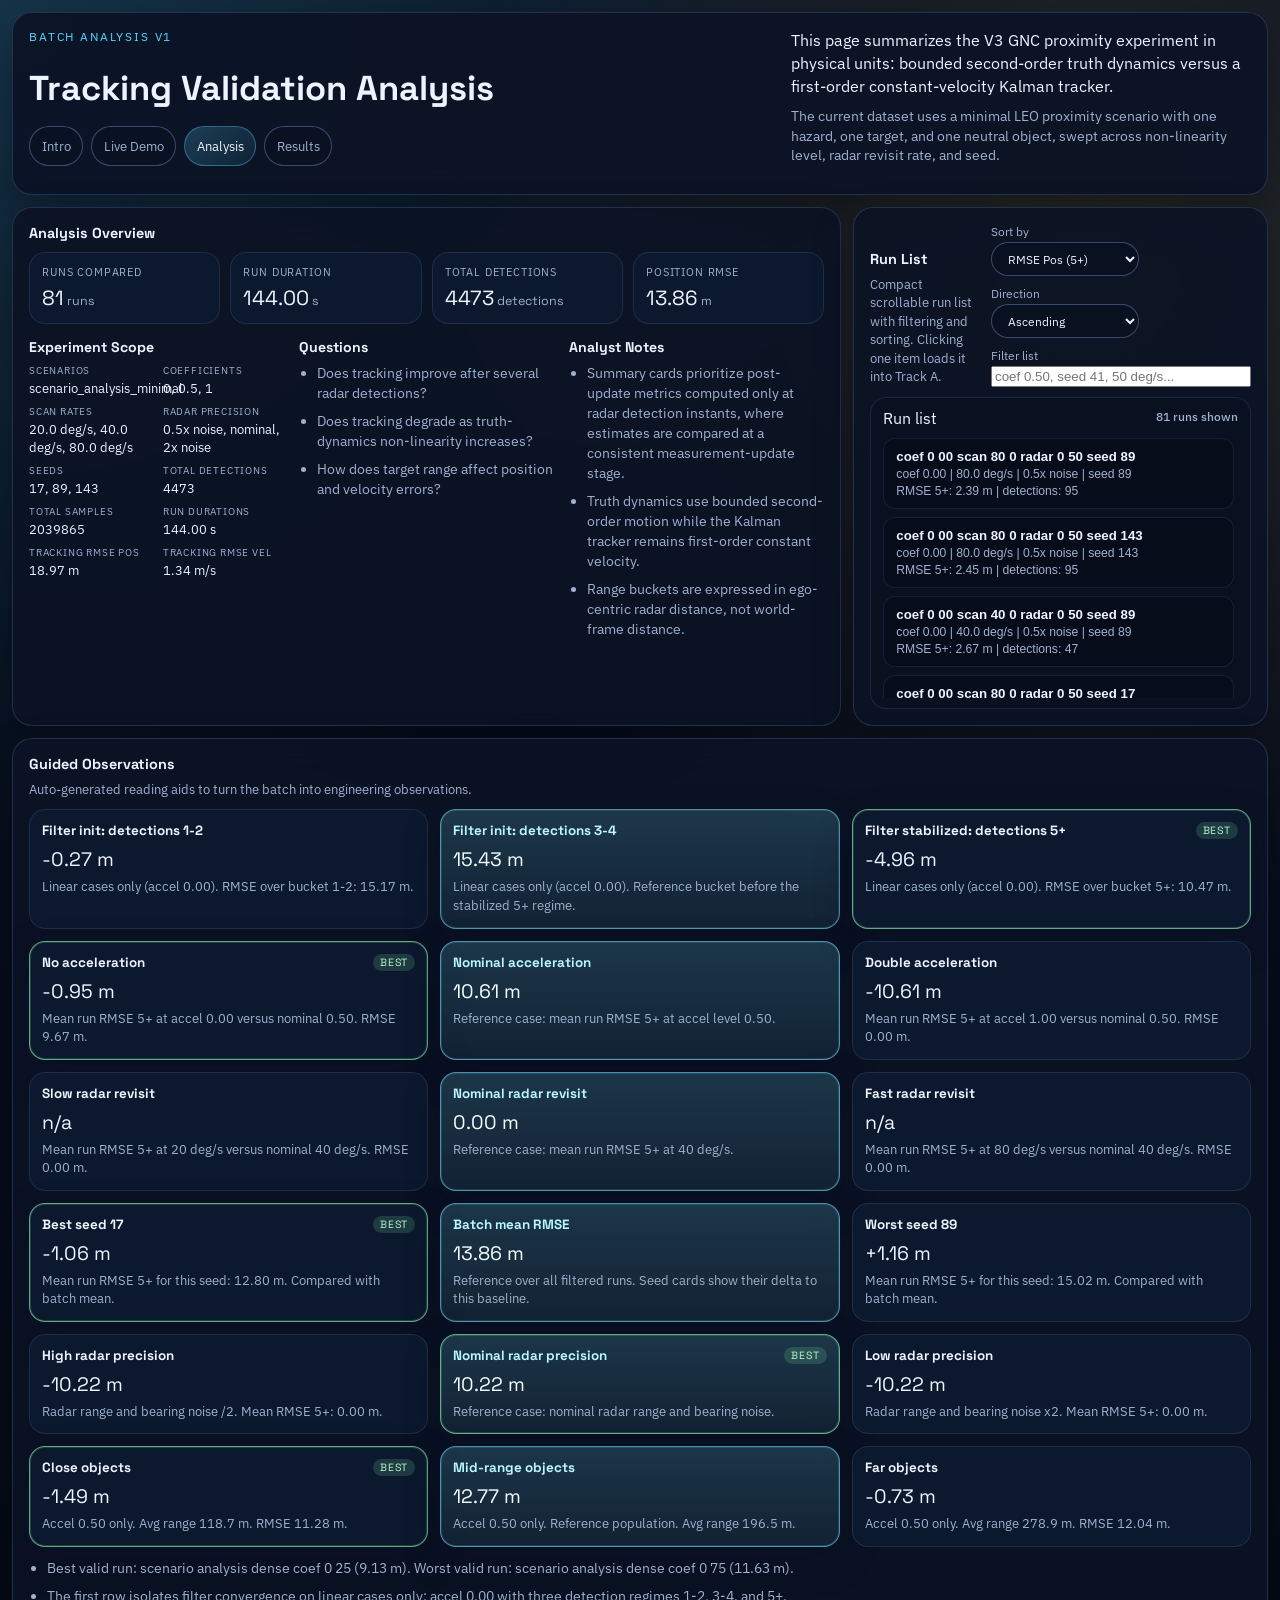
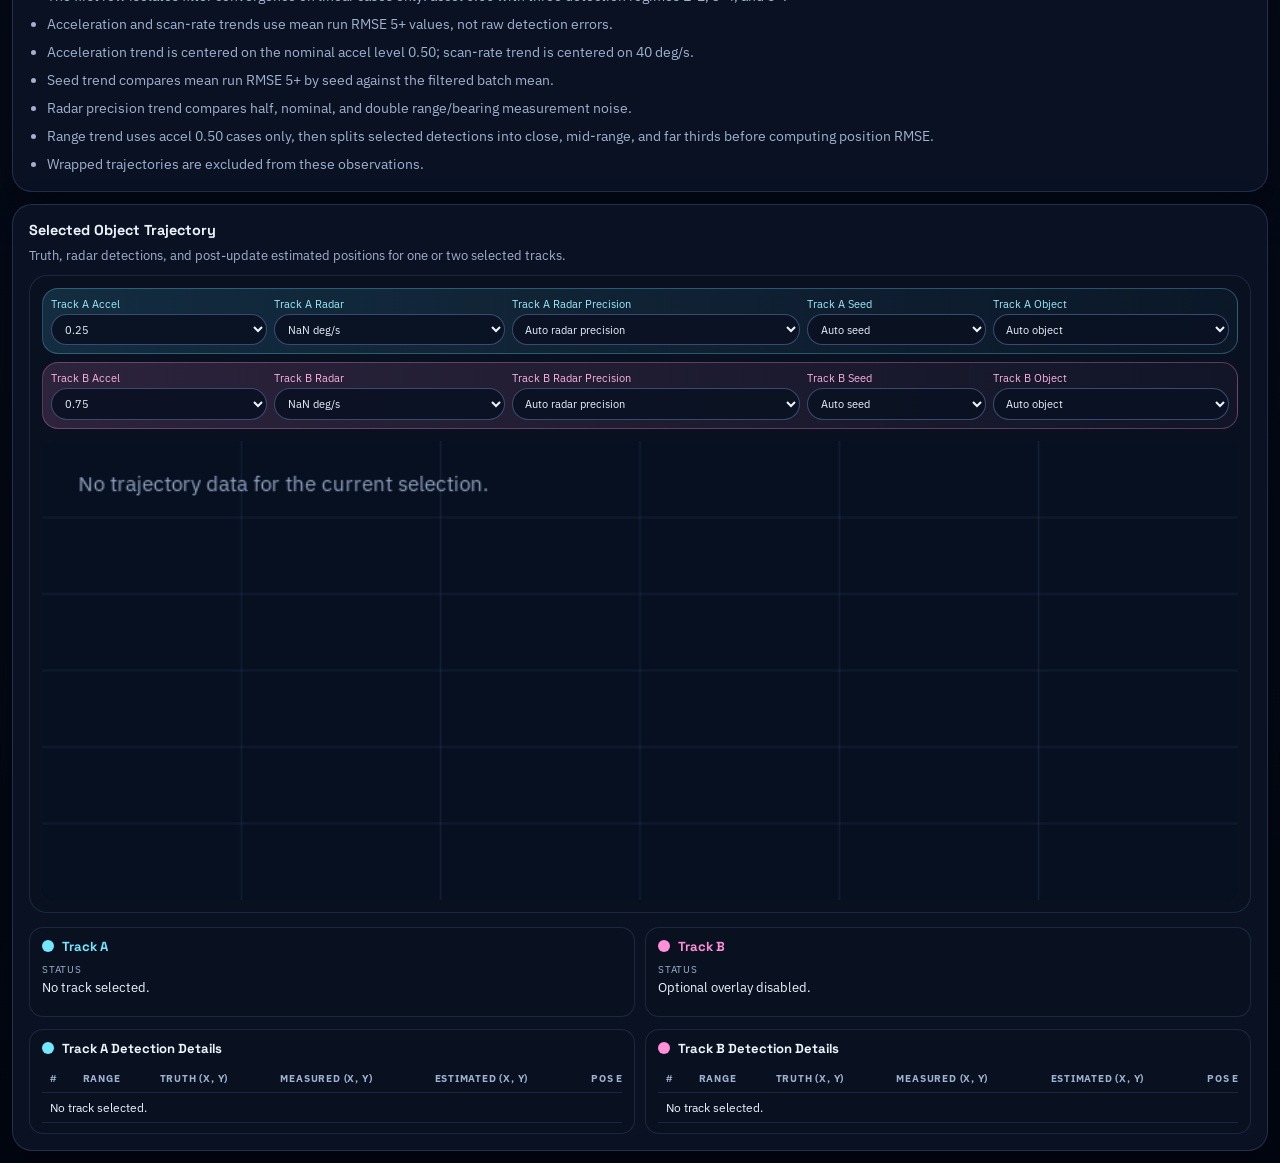
==== commit 5ed88e55: "feat: add intro and refresh web live demo" ====
--- a/web/analysis.html
+++ b/web/analysis.html
@@ -7,7 +7,7 @@
   <link rel="preconnect" href="https://fonts.googleapis.com">
   <link rel="preconnect" href="https://fonts.gstatic.com" crossorigin>
   <link href="https://fonts.googleapis.com/css2?family=IBM+Plex+Sans:wght@400;500;600&family=Space+Grotesk:wght@500;700&display=swap" rel="stylesheet">
-  <link rel="stylesheet" href="./styles.css?v=2026-04-22-analysis-ui">
+  <link rel="stylesheet" href="./styles.css?v=2026-04-24-intro-v1">
 </head>
 <body>
   <div class="analysis-shell">
@@ -17,8 +17,10 @@
           <p class="eyebrow">Batch Analysis V1</p>
           <h1>Tracking Validation Analysis</h1>
           <nav class="page-nav" aria-label="Application pages">
+            <a class="page-nav-link" href="./intro.html">Intro</a>
             <a class="page-nav-link" href="./index.html">Live Demo</a>
             <a class="page-nav-link page-nav-link-active" href="./analysis.html">Analysis</a>
+            <a class="page-nav-link" href="./results.html">Results</a>
           </nav>
         </div>
         <div class="analysis-intro">
@@ -107,7 +109,7 @@
           <div class="trajectory-layout">
             <div class="trajectory-canvas-shell">
                 <div class="trajectory-controls">
-                  <div class="trajectory-control-group">
+                  <div class="trajectory-control-group trajectory-control-group-a">
                     <label class="field">
                       <span>Track A Accel</span>
                       <select id="trajectory-coeff-a"></select>
@@ -117,6 +119,10 @@
                       <select id="trajectory-scan-a"></select>
                     </label>
                     <label class="field">
+                      <span>Track A Radar Precision</span>
+                      <select id="trajectory-bearing-a"></select>
+                    </label>
+                    <label class="field">
                       <span>Track A Seed</span>
                       <select id="trajectory-seed-a"></select>
                     </label>
@@ -125,7 +131,7 @@
                       <select id="trajectory-track-a"></select>
                     </label>
                   </div>
-                  <div class="trajectory-control-group">
+                  <div class="trajectory-control-group trajectory-control-group-b">
                     <label class="field">
                       <span>Track B Accel</span>
                       <select id="trajectory-coeff-b"></select>
@@ -135,15 +141,19 @@
                       <select id="trajectory-scan-b"></select>
                     </label>
                     <label class="field">
+                      <span>Track B Radar Precision</span>
+                      <select id="trajectory-bearing-b"></select>
+                    </label>
+                    <label class="field">
                       <span>Track B Seed</span>
                       <select id="trajectory-seed-b"></select>
                     </label>
                     <label class="field">
                       <span>Track B Object</span>
-                    <select id="trajectory-track-b"></select>
-                  </label>
+                      <select id="trajectory-track-b"></select>
+                    </label>
+                  </div>
                 </div>
-              </div>
               <canvas id="trajectory-canvas" width="860" height="330"></canvas>
               </div>
               <div class="trajectory-meta">
@@ -218,7 +228,7 @@
     </main>
   </div>
 
-  <script type="module" src="./analysis.js?v=2026-04-22-analysis-ui"></script>
+  <script type="module" src="./analysis.js?v=2026-04-23-analysis-radar-precision-v4"></script>
 </body>
 </html>
 
--- a/web/styles.css
+++ b/web/styles.css
@@ -355,6 +355,305 @@
   grid-column: 2;
 }
 
+.intro-grid {
+  display: grid;
+  grid-template-columns: repeat(2, minmax(0, 1fr));
+  gap: 12px;
+}
+
+.intro-panel {
+  padding: 16px;
+}
+
+.intro-panel-wide,
+.intro-panel-hero {
+  grid-column: 1 / -1;
+}
+
+.intro-hero-layout {
+  display: grid;
+  grid-template-columns: minmax(0, 1.55fr) auto;
+  gap: 16px;
+  align-items: start;
+}
+
+.intro-lead {
+  margin: 8px 0 10px;
+  max-width: 78ch;
+  color: var(--text-primary);
+  font-size: 1rem;
+  line-height: 1.62;
+}
+
+.intro-subtle {
+  margin: 0;
+  max-width: 76ch;
+  color: var(--text-muted);
+  line-height: 1.55;
+}
+
+.intro-actions {
+  display: flex;
+  flex-wrap: wrap;
+  gap: 8px;
+  justify-content: flex-end;
+}
+
+.intro-summary-grid {
+  margin-top: 14px;
+}
+
+.intro-card-grid {
+  display: grid;
+  grid-template-columns: repeat(2, minmax(0, 1fr));
+  gap: 10px;
+}
+
+.intro-card-grid-single {
+  grid-template-columns: 1fr;
+}
+
+.intro-card {
+  padding: 13px 14px;
+  border-radius: 18px;
+  border: 1px solid rgba(122, 154, 219, 0.16);
+  background: rgba(13, 23, 44, 0.92);
+}
+
+.intro-card h3 {
+  margin: 0 0 8px;
+  font-family: "Space Grotesk", "IBM Plex Sans", sans-serif;
+  font-size: 0.94rem;
+}
+
+.intro-card p {
+  margin: 0;
+  color: var(--text-muted);
+  line-height: 1.58;
+}
+
+.intro-highlight-card {
+  background: linear-gradient(180deg, rgba(86, 214, 255, 0.12), rgba(13, 23, 44, 0.96));
+  border-color: rgba(86, 214, 255, 0.24);
+}
+
+.intro-flow {
+  display: grid;
+  grid-template-columns: repeat(3, minmax(0, 1fr));
+  gap: 10px;
+}
+
+.intro-step {
+  display: grid;
+  grid-template-columns: auto 1fr;
+  gap: 12px;
+  padding: 14px;
+  border-radius: 18px;
+  border: 1px solid rgba(122, 154, 219, 0.16);
+  background: rgba(13, 23, 44, 0.92);
+}
+
+.intro-step h3 {
+  margin: 0 0 6px;
+  font-family: "Space Grotesk", "IBM Plex Sans", sans-serif;
+  font-size: 0.94rem;
+}
+
+.intro-step p {
+  margin: 0;
+  color: var(--text-muted);
+  line-height: 1.58;
+}
+
+.intro-step-index {
+  display: inline-flex;
+  align-items: center;
+  justify-content: center;
+  width: 34px;
+  height: 34px;
+  margin: 0;
+  border-radius: 999px;
+  background: linear-gradient(135deg, rgba(86, 214, 255, 0.22), rgba(86, 214, 255, 0.08));
+  border: 1px solid rgba(86, 214, 255, 0.26);
+  color: var(--text-primary);
+  font-family: "Space Grotesk", "IBM Plex Sans", sans-serif;
+}
+
+.results-grid {
+  display: grid;
+  grid-template-columns: minmax(0, 1.45fr) minmax(320px, 1fr);
+  gap: 12px;
+}
+
+.results-panel {
+  padding: 16px;
+}
+
+.results-panel-wide,
+.results-panel-hero,
+.results-panel-findings {
+  grid-column: 1 / -1;
+}
+
+.results-hero-cards {
+  margin: 0 0 14px;
+}
+
+.results-hero-layout {
+  display: grid;
+  grid-template-columns: minmax(0, 1.6fr) auto;
+  gap: 16px;
+  align-items: start;
+}
+
+.results-lead {
+  margin: 8px 0 10px;
+  max-width: 75ch;
+  color: var(--text-primary);
+  font-size: 1rem;
+  line-height: 1.6;
+}
+
+.results-subtle {
+  margin: 0;
+  max-width: 74ch;
+  color: var(--text-muted);
+  line-height: 1.55;
+}
+
+.results-cta {
+  display: flex;
+  flex-wrap: wrap;
+  gap: 8px;
+  justify-content: flex-end;
+}
+
+.results-findings-grid {
+  display: grid;
+  grid-template-columns: repeat(3, minmax(0, 1fr));
+  gap: 10px;
+}
+
+.results-finding-card {
+  padding: 14px;
+  border-radius: 18px;
+  border: 1px solid rgba(122, 154, 219, 0.18);
+  background: rgba(13, 23, 44, 0.92);
+}
+
+.results-finding-card h3 {
+  margin: 0 0 6px;
+  font-family: "Space Grotesk", "IBM Plex Sans", sans-serif;
+  font-size: 1.06rem;
+  line-height: 1.3;
+}
+
+.results-finding-card p {
+  margin: 0;
+  color: var(--text-muted);
+  line-height: 1.55;
+  font-size: 0.85rem;
+}
+
+.results-finding-chart {
+  display: block;
+  width: 100%;
+  height: auto;
+  margin: 10px 0 8px;
+}
+
+.results-finding-metric {
+  margin: 0 0 10px !important;
+  color: var(--text-primary) !important;
+  font-family: "Space Grotesk", "IBM Plex Sans", sans-serif;
+  font-size: 0.9rem !important;
+}
+
+.results-finding-card-positive {
+  background: linear-gradient(180deg, rgba(86, 214, 255, 0.12), rgba(13, 23, 44, 0.96));
+}
+
+.results-finding-card-warning {
+  background: linear-gradient(180deg, rgba(255, 214, 102, 0.12), rgba(13, 23, 44, 0.96));
+}
+
+.results-extremes {
+  display: grid;
+  grid-template-columns: repeat(2, minmax(0, 1fr));
+  gap: 10px;
+}
+
+.results-extreme-card {
+  padding: 14px;
+  border-radius: 18px;
+  border: 1px solid rgba(122, 154, 219, 0.18);
+  background: rgba(13, 23, 44, 0.92);
+}
+
+.results-extreme-card h3 {
+  margin: 0 0 8px;
+  font-family: "Space Grotesk", "IBM Plex Sans", sans-serif;
+  font-size: 0.92rem;
+  line-height: 1.4;
+}
+
+.results-extreme-card p {
+  margin: 0;
+  color: var(--text-muted);
+  line-height: 1.55;
+}
+
+.results-extreme-card-best {
+  border-color: rgba(134, 239, 172, 0.3);
+  background: linear-gradient(180deg, rgba(134, 239, 172, 0.1), rgba(13, 23, 44, 0.96));
+}
+
+.results-extreme-card-worst {
+  border-color: rgba(255, 107, 107, 0.26);
+  background: linear-gradient(180deg, rgba(255, 107, 107, 0.1), rgba(13, 23, 44, 0.96));
+}
+
+.results-extreme-label {
+  margin-bottom: 8px !important;
+  color: var(--text-primary) !important;
+  text-transform: uppercase;
+  letter-spacing: 0.08em;
+  font-size: 0.68rem !important;
+}
+
+.results-extreme-value {
+  margin: 0 0 8px !important;
+  color: var(--text-primary) !important;
+  font-family: "Space Grotesk", "IBM Plex Sans", sans-serif;
+  font-size: 1.2rem;
+}
+
+.results-reading-grid {
+  display: grid;
+  grid-template-columns: repeat(3, minmax(0, 1fr));
+  gap: 10px;
+  margin-bottom: 12px;
+}
+
+.results-reading-card {
+  padding: 12px 14px;
+  border-radius: 16px;
+  border: 1px solid rgba(122, 154, 219, 0.16);
+  background: rgba(13, 23, 44, 0.92);
+}
+
+.results-reading-card h3 {
+  margin: 0 0 8px;
+  font-family: "Space Grotesk", "IBM Plex Sans", sans-serif;
+  font-size: 0.92rem;
+}
+
+.results-reading-card p {
+  margin: 0;
+  color: var(--text-muted);
+  line-height: 1.55;
+}
+
 .topbar-analysis {
   align-items: stretch;
 }
@@ -472,11 +771,43 @@
 }
 
 .guided-observation-card {
-  padding: 12px;
-  border-radius: 16px;
-  background: var(--bg-card);
-  border: 1px solid rgba(122, 154, 219, 0.16);
-}
+    padding: 12px;
+    border-radius: 16px;
+    background: var(--bg-card);
+    border: 1px solid rgba(122, 154, 219, 0.16);
+  }
+
+.guided-observation-card-emphasis {
+    background: linear-gradient(180deg, rgba(116, 231, 255, 0.18), rgba(116, 231, 255, 0.08));
+    border-color: rgba(116, 231, 255, 0.56);
+    box-shadow: 0 0 0 1px rgba(116, 231, 255, 0.14) inset, 0 14px 34px rgba(8, 16, 34, 0.34);
+  }
+
+.guided-observation-card-emphasis h3 {
+    color: #b9f6ff;
+  }
+
+.guided-observation-card-emphasis .guided-observation-value {
+    color: #f4fdff;
+  }
+
+.guided-observation-card-best {
+    border-color: rgba(134, 239, 172, 0.68);
+    box-shadow: 0 0 0 1px rgba(134, 239, 172, 0.18) inset, 0 14px 34px rgba(8, 16, 34, 0.34);
+  }
+
+.guided-observation-card-best::before {
+    content: "best";
+    float: right;
+    padding: 2px 7px;
+    border-radius: 999px;
+    background: rgba(134, 239, 172, 0.16);
+    color: #baf7cd;
+    font-family: "Space Grotesk", "IBM Plex Sans", sans-serif;
+    font-size: 0.66rem;
+    letter-spacing: 0.08em;
+    text-transform: uppercase;
+  }
 
 .guided-observation-card h3 {
   margin: 0 0 8px;
@@ -567,14 +898,46 @@
 .trajectory-controls {
   display: grid;
   grid-template-columns: 1fr;
-  gap: 10px;
+  gap: 8px;
   margin-bottom: 12px;
 }
 
 .trajectory-control-group {
   display: grid;
-  grid-template-columns: repeat(4, minmax(0, 1fr));
-  gap: 10px;
+  grid-template-columns: minmax(74px, 0.75fr) minmax(82px, 0.8fr) minmax(118px, 1fr) minmax(64px, 0.62fr) minmax(86px, 0.82fr);
+  gap: 7px;
+  padding: 8px;
+  border-radius: 16px;
+  border: 1px solid rgba(122, 154, 219, 0.16);
+}
+
+.trajectory-control-group .field {
+  min-width: 0;
+  font-size: 0.68rem;
+}
+
+.trajectory-control-group select {
+  width: 100%;
+  min-width: 0;
+  padding: 0.42rem 0.54rem;
+}
+
+.trajectory-control-group-a {
+  background: linear-gradient(90deg, rgba(86, 214, 255, 0.14), rgba(86, 214, 255, 0.035));
+  border-color: rgba(116, 231, 255, 0.28);
+}
+
+.trajectory-control-group-b {
+  background: linear-gradient(90deg, rgba(255, 143, 216, 0.15), rgba(255, 143, 216, 0.035));
+  border-color: rgba(255, 143, 216, 0.3);
+}
+
+.trajectory-control-group-a .field span {
+  color: #9ceeff;
+}
+
+.trajectory-control-group-b .field span {
+  color: #ffb2e4;
 }
 
 .trajectory-track-cards {
@@ -958,9 +1321,35 @@
     grid-template-columns: 1fr;
   }
 
+  .intro-grid,
+  .results-grid {
+    grid-template-columns: 1fr;
+  }
+
   .analysis-panel-overview,
   .analysis-panel-run-list {
     grid-column: auto;
+  }
+
+  .results-hero-layout,
+  .intro-hero-layout,
+  .results-extremes,
+  .results-reading-grid,
+  .intro-flow {
+    grid-template-columns: 1fr;
+  }
+
+  .intro-actions,
+  .results-cta {
+    justify-content: flex-start;
+  }
+
+  .results-findings-grid {
+    grid-template-columns: repeat(2, minmax(0, 1fr));
+  }
+
+  .intro-card-grid {
+    grid-template-columns: 1fr;
   }
 
   .summary-card-grid {
@@ -1032,4 +1421,317 @@
   .summary-list {
     grid-template-columns: 1fr;
   }
-}
+
+  .results-findings-grid {
+    grid-template-columns: 1fr;
+  }
+}
+
+.live-shell {
+  min-height: 100vh;
+  padding: 12px;
+  display: grid;
+  grid-template-columns: 1fr;
+  gap: 12px;
+}
+
+.topbar-panel {
+  padding: 16px;
+}
+
+.live-grid {
+  display: grid;
+  grid-template-columns: repeat(3, minmax(0, 1fr));
+  gap: 12px;
+}
+
+.live-panel {
+  padding: 14px;
+  min-width: 0;
+  min-height: 320px;
+  display: grid;
+  grid-template-rows: auto minmax(0, 1fr);
+  gap: 12px;
+}
+
+.live-panel-canvas {
+  min-height: 360px;
+}
+
+.panel-header {
+  display: flex;
+  justify-content: space-between;
+  align-items: flex-start;
+  gap: 10px;
+}
+
+.section-caption {
+  margin: 4px 0 0;
+  color: var(--text-muted);
+  font-size: 0.8rem;
+  line-height: 1.45;
+}
+
+.live-canvas-wrap {
+  position: relative;
+  height: 100%;
+  min-height: 280px;
+  border-radius: 18px;
+  overflow: hidden;
+  border: 1px solid rgba(122, 154, 219, 0.18);
+  background: linear-gradient(180deg, rgba(5, 13, 27, 0.94), rgba(3, 8, 18, 0.98));
+}
+
+.live-canvas {
+  display: block;
+  width: 100%;
+  height: 100%;
+}
+
+.panel-canvas-badges {
+  position: absolute;
+  top: 12px;
+  left: 12px;
+  display: flex;
+  flex-wrap: wrap;
+  gap: 8px;
+  pointer-events: none;
+}
+
+.panel-canvas-legend {
+  position: absolute;
+  right: 12px;
+  top: 12px;
+  min-width: 150px;
+  max-width: 182px;
+  padding: 10px 11px;
+  border-radius: 14px;
+  border: 1px solid rgba(122, 154, 219, 0.2);
+  background: rgba(6, 12, 24, 0.84);
+  backdrop-filter: blur(8px);
+}
+
+.panel-canvas-legend-radar {
+  min-width: 168px;
+}
+
+.panel-canvas-legend h3 {
+  margin: 0 0 8px;
+  font-size: 0.75rem;
+  color: var(--text-primary);
+}
+
+.mini-legend-list {
+  display: grid;
+  gap: 7px;
+}
+
+.mini-legend-row {
+  display: flex;
+  align-items: center;
+  gap: 8px;
+  color: var(--text-muted);
+  font-size: 0.73rem;
+}
+
+.mini-legend-dot,
+.mini-legend-square,
+.mini-legend-cross,
+.mini-legend-ellipse {
+  flex: 0 0 auto;
+}
+
+.mini-legend-dot {
+  width: 10px;
+  height: 10px;
+  border-radius: 999px;
+}
+
+.mini-legend-square {
+  width: 10px;
+  height: 10px;
+  border: 1px solid rgba(255, 255, 255, 0.85);
+  background: rgba(255, 214, 102, 0.95);
+}
+
+.mini-legend-cross {
+  position: relative;
+  width: 14px;
+  height: 14px;
+}
+
+.mini-legend-cross::before,
+.mini-legend-cross::after {
+  content: "";
+  position: absolute;
+  background: #56d6ff;
+}
+
+.mini-legend-cross::before {
+  top: 6px;
+  left: 1px;
+  width: 12px;
+  height: 2px;
+}
+
+.mini-legend-cross::after {
+  top: 1px;
+  left: 6px;
+  width: 2px;
+  height: 12px;
+}
+
+.mini-legend-ellipse {
+  width: 18px;
+  height: 10px;
+  border-radius: 999px;
+  border: 1px solid rgba(255, 255, 255, 0.28);
+  background: rgba(255, 255, 255, 0.18);
+}
+
+.log-list,
+.detail-list {
+  flex: 1;
+  min-height: 0;
+  padding: 4px 2px 2px;
+  overflow: auto;
+  display: grid;
+  align-content: start;
+  gap: 8px;
+}
+
+.log-entry,
+.detail-card {
+  padding: 11px 12px;
+  border-radius: 16px;
+  border: 1px solid rgba(122, 154, 219, 0.14);
+  background: rgba(13, 23, 44, 0.9);
+}
+
+.log-entry-head {
+  display: flex;
+  justify-content: space-between;
+  gap: 8px;
+  margin-bottom: 6px;
+  font-size: 0.82rem;
+}
+
+.log-entry-name {
+  font-weight: 600;
+}
+
+.log-entry-class {
+  color: var(--text-muted);
+}
+
+.log-entry-meta {
+  color: var(--text-muted);
+  font-size: 0.75rem;
+  line-height: 1.45;
+}
+
+.detail-card h3 {
+  margin: 0 0 8px;
+  font-size: 0.86rem;
+}
+
+.detail-lines {
+  display: grid;
+  gap: 6px;
+}
+
+.detail-line {
+  display: flex;
+  justify-content: space-between;
+  gap: 12px;
+  font-size: 0.79rem;
+}
+
+.detail-line-label {
+  color: var(--text-muted);
+}
+
+.detail-line-value {
+  color: var(--text-primary);
+  text-align: right;
+}
+
+.detail-empty {
+  color: var(--text-muted);
+  font-size: 0.82rem;
+  line-height: 1.5;
+}
+
+.status-grid {
+  display: grid;
+  grid-template-columns: repeat(2, minmax(0, 1fr));
+  gap: 8px 10px;
+}
+
+.status-item {
+  padding: 9px 10px;
+  border-radius: 14px;
+  border: 1px solid rgba(122, 154, 219, 0.12);
+  background: rgba(13, 23, 44, 0.72);
+}
+
+.status-item dt {
+  margin: 0 0 3px;
+  color: var(--text-muted);
+  font-size: 0.67rem;
+  text-transform: uppercase;
+  letter-spacing: 0.08em;
+}
+
+.status-item dd {
+  margin: 0;
+  color: var(--text-primary);
+  font-size: 0.88rem;
+  font-weight: 600;
+}
+
+.status-columns {
+  display: grid;
+  grid-template-columns: 1fr 1fr;
+  gap: 12px;
+}
+
+.status-columns h3 {
+  margin: 0 0 8px;
+  font-size: 0.8rem;
+}
+
+.control-list-compact {
+  gap: 6px;
+  font-size: 0.79rem;
+}
+
+.legend-list-compact {
+  gap: 7px;
+}
+
+.legend-list-compact .legend-item {
+  padding: 9px 10px;
+}
+
+@media (max-width: 1260px) {
+  .live-grid {
+    grid-template-columns: repeat(2, minmax(0, 1fr));
+  }
+}
+
+@media (max-width: 820px) {
+  .live-grid {
+    grid-template-columns: 1fr;
+  }
+
+  .status-columns,
+  .status-grid {
+    grid-template-columns: 1fr;
+  }
+
+  .panel-canvas-legend {
+    max-width: 150px;
+    min-width: 0;
+  }
+}
